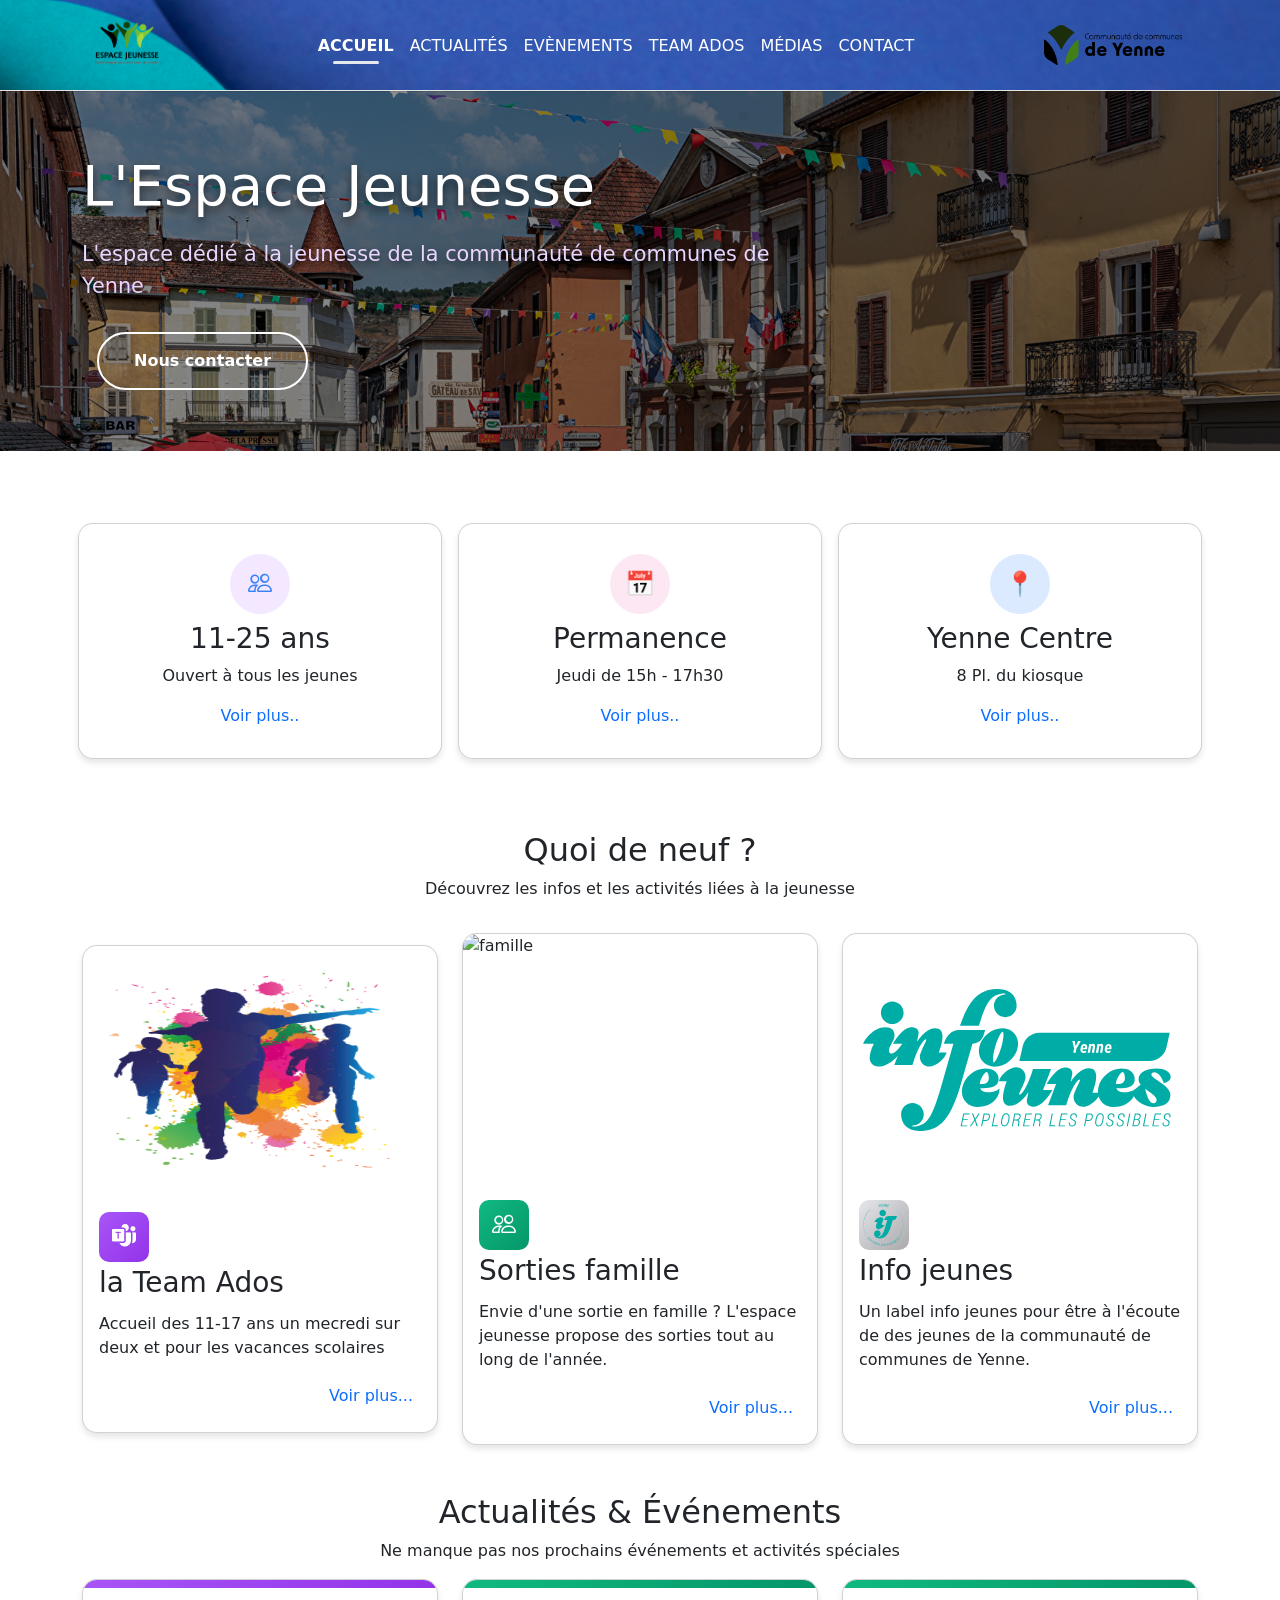
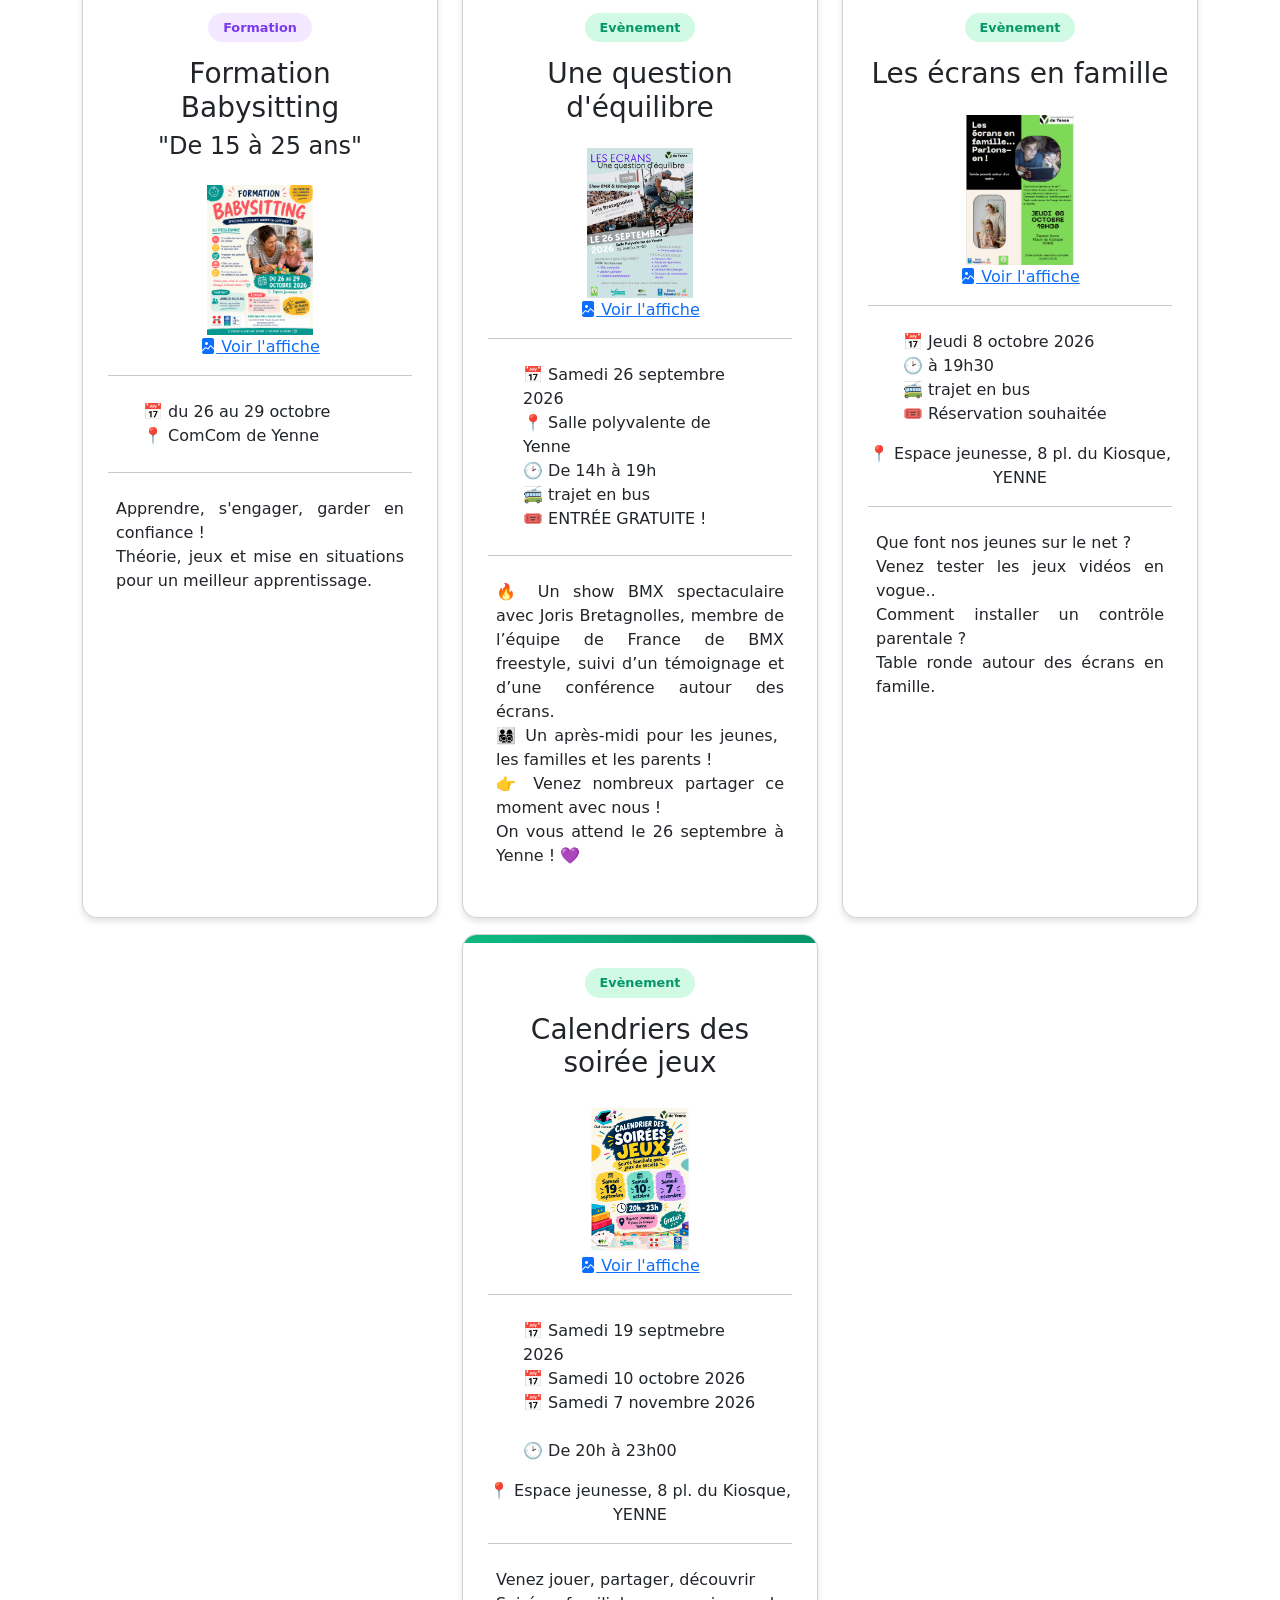
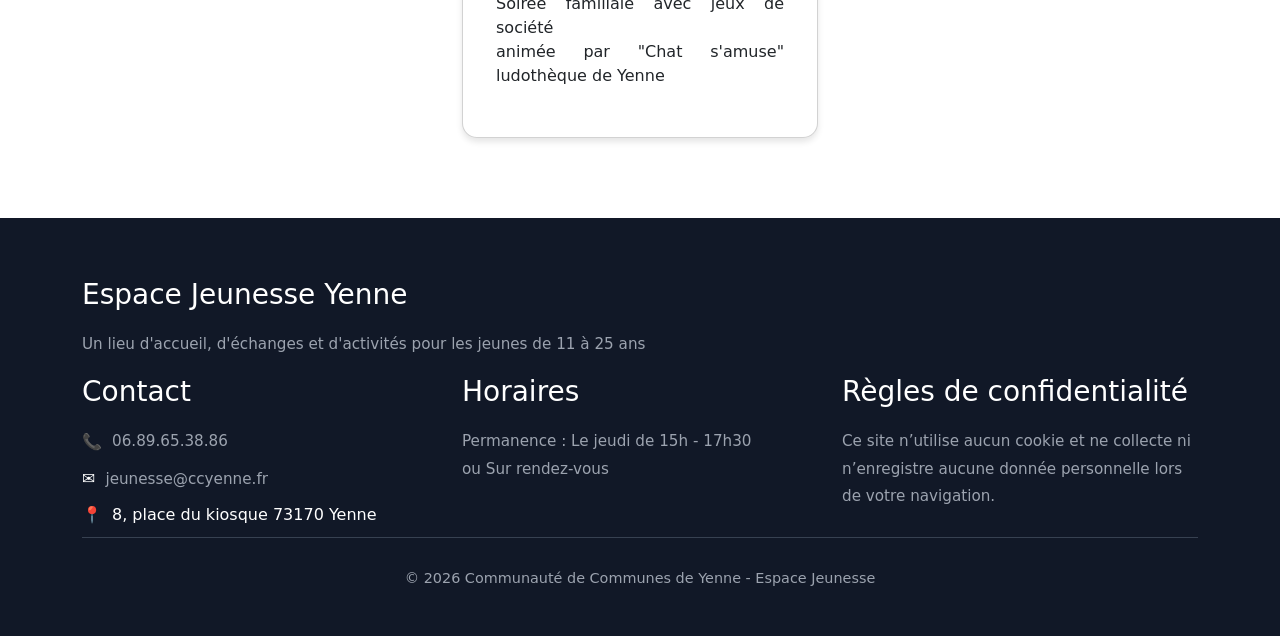
==== index.html @ 52e9392b "Mise à jour des infos 2" ====
<!doctype html>
<html lang="fr">
  <head>
    <meta charset="UTF-8" />
    <meta name="viewport" content="width=device-width, initial-scale=1.0" />

    <link
      rel="icon"
      type="image/x-icon"
      class="rounded"
      href="assets/favicon/favicon-rounded.ico"
    />

    <!-- link bootstrap -->
    <link
      rel="stylesheet"
      href="https://cdn.jsdelivr.net/npm/bootstrap@5.3.3/dist/css/bootstrap.min.css"
    />
    <script
      src="https://cdn.jsdelivr.net/npm/bootstrap@5.3.3/dist/js/bootstrap.bundle.min.js"
      integrity="sha384-YvpcrYf0tY3lHB60NNkmXc5s9fDVZLESaAA55NDzOxhy9GkcIdslK1eN7N6jIeHz"
      crossorigin="anonymous"
    ></script>
    <link
      rel="stylesheet"
      href="https://cdn.jsdelivr.net/npm/bootstrap-icons@1.13.1/font/bootstrap-icons.min.css"
    />

    <!-- link css -->
    <link rel="stylesheet" href="assets/css/style.css" />
    <link rel="stylesheet" href="assets/css/navbar.css" />
    <title>Site jeunesse</title>
  </head>
  <body
    data-bs-spy="scroll"
    data-bs-target="#navbarNav"
    data-bs-offset="100"
    tabindex="0"
  >
    <!-- navBar -->
    <nav class="navbar fixed-top navbar-expand-lg">
      <div class="container">
        <a class="navbar-brand" href="/" class="text-center">
          <img
            src="assets/logos/logo-espace-jeunesse.png"
            alt="logo-espace-jeunesse"
            height="60"
          />
        </a>

        <button
          class="navbar-toggler"
          type="button"
          data-bs-toggle="collapse"
          data-bs-target="#navbarNav"
          aria-controls="navbarNav"
          aria-expanded="false"
          aria-label="Toggle navigation"
        >
          <span class="navbar-toggler-icon"></span>
        </button>
        <div class="collapse navbar-collapse" id="navbarNav">
          <ul class="navbar-nav mx-auto">
            <li class="nav-item">
              <a class="nav-link" aria-current="page" href="#accueil"
                >Accueil</a
              >
            </li>
            <li class="nav-item">
              <a class="nav-link" href="#activites">Actualités</a>
            </li>
            <li class="nav-item">
              <a class="nav-link" href="#actualites">Evènements</a>
            </li>
            <li class="nav-item">
              <a class="nav-link" href="teamados.html">Team ados</a>
            </li>
            <li class="nav-item">
              <a class="nav-link" href="medias.html">Médias</a>
            </li>
            <li class="nav-item">
              <a
                class="nav-link"
                href="#"
                data-bs-toggle="modal"
                data-bs-target="#localModal"
                >Contact</a
              >
            </li>
          </ul>
        </div>
        <a
          class="navbar-brand hidden"
          href="https://ccyenne.fr/"
          target="_blank"
          no_repear
        >
          <img
            src="assets/logos/logo-comcom-yenne.png"
            alt="logo-comcom-yenne"
            height="40"
          />
        </a>
      </div>
    </nav>
    <header></header>

    <!-- Hero Section -->
    <section id="accueil" class="hero">
      <div class="container">
        <div class="hero-content justify-content-center align-items-center">
          <h1 class="mt-3">L'Espace Jeunesse</h1>
          <p>
            L'espace dédié à la jeunesse de la communauté de communes de Yenne
          </p>
          <div class="mb-3">
            <a
              href="#"
              href="#"
              data-bs-toggle="modal"
              data-bs-target="#localModal"
              class="btn btn-secondary"
              >Nous contacter</a
            >
          </div>
        </div>
      </div>
    </section>

    <!-- Quick Info -->
    <section class="quick-info p-5">
      <div class="container mt-3">
        <div class="row align-items-center justify-content-center">
          <div class="col-lg-4 col-md-4 col-12 p-2">
            <div
              class="card info-card align-items-center justify-content-center"
            >
              <div class="icon-circle icon-purple">
                <i class="bi bi-people text-blue"></i>
              </div>
              <div class="text-center mt-2">
                <h3>11-25 ans</h3>
                <p>Ouvert à tous les jeunes</p>
                <a
                  href="#"
                  data-bs-toggle="modal"
                  data-bs-target="#Info-jeunesModal"
                  class="text-decoration-none"
                  >Voir plus..
                </a>
              </div>
            </div>
          </div>

          <div class="col-lg-4 col-md-4 col-12 p-2">
            <div
              class="card info-card align-items-center justify-content-center"
            >
              <div class="icon-circle icon-pink">📅</div>
              <div class="text-center mt-2">
                <h3>Permanence</h3>
                <p>Jeudi de 15h - 17h30</p>
                <a
                  href="#"
                  data-bs-toggle="modal"
                  data-bs-target="#permanenceModal"
                  class="text-decoration-none"
                  >Voir plus..
                </a>
              </div>
            </div>
          </div>

          <div class="col-lg-4 col-md-4 col-12 p-2">
            <div
              class="card info-card align-items-center justify-content-center"
            >
              <div class="icon-circle icon-blue">📍</div>
              <div class="text-center mt-2">
                <h3>Yenne Centre</h3>
                <p>8 Pl. du kiosque</p>
                <a
                  href="#"
                  data-bs-toggle="modal"
                  data-bs-target="#localModal"
                  class="text-decoration-none"
                  >Voir plus..
                </a>
              </div>
            </div>
          </div>
        </div>
      </div>
    </section>

    <!-- actualité -->
    <section id="activites" class="activities">
      <div class="container">
        <div class="section-title text-center py-3">
          <h2>Quoi de neuf ?</h2>
          <p>Découvrez les infos et les activités liées à la jeunesse</p>
        </div>

        <div class="row align-items-center justify-content-center">
          <!--
          <div class="col-xl-4 col-lg-6 col-md-6 col-sm-12 mb-3">
            <div class="card h-100">
              <img
                src="assets/images/image-code.jpg"
                height="250"
                alt="code"
                class="card-img-top"
              />
              <div class="card-body">
                <div class="activity-icon gradient-purple">
                  <i class="bi bi-pc-display"></i>
                </div>
                <h3 class="py-1">Création site web</h3>
                <p>
                  Nouveau site web, développé avec les jeunes du collège Dullin
                </p>
                <div class="text-end mx-2 py-2">
                  <a
                    href="#"
                    data-bs-toggle="modal"
                    data-bs-target="#actualites1Modal"
                    class="text-decoration-none"
                  >
                    Voir plus...
                  </a>
                </div>
              </div>
            </div>
          
          </div>
          -->

          <div class="col-xl-4 col-lg-6 col-md-6 col-sm-12 mb-3">
            <div class="card h-100">
              <img
                src="assets/images/Image-jeunessse.png"
                height="250"
                alt="code"
                class="card-img-top"
              />
              <div class="card-body">
                <div class="activity-icon gradient-purple">
                  <i class="bi bi-microsoft-teams"></i>
                </div>
                <h3 class="py-1">la Team Ados</h3>
                <p>
                  Accueil des 11-17 ans un mecredi sur deux et pour les vacances
                  scolaires
                </p>
                <div class="text-end mx-2 py-2">
                  <a href="teamados.html" class="text-decoration-none">
                    Voir plus...
                  </a>
                </div>
              </div>
            </div>
          </div>

          <!--
         
          <div class="col-xl-4 col-lg-6 col-md-6 col-sm-12 mb-3">
            <div class="card h-100">
              <img
                src="assets/images/chantier-jeunes.png"
                height="250"
                alt="chantier jeunes"
                class="card-img-top"
              />
              <div class="card-body">
                <div class="activity-icon gradient-pink">
                  <i class="bi bi-briefcase"></i>
                </div>
                <h3 class="py-1">Chantiers jeunes</h3>
                <p>
                  Tu as entre 16 et 18 ans et tu veux gagner un peu d'argent en
                  travaillant ?
                </p>
                <div class="text-end mx-2 py-2">
                  <a
                    href="#"
                    data-bs-toggle="modal"
                    data-bs-target="#actualites2Modal"
                    class="text-decoration-none"
                  >
                    Voir plus...
                  </a>
                </div>
              </div>
            </div>
          </div>
          -->

          <div class="col-xl-4 col-lg-6 col-md-6 col-sm-12 mb-3">
            <div class="card h-100">
              <img
                src="assets/images/Image-famille.jpg"
                height="250"
                alt="famille"
                class="card-img-top"
              />
              <div class="card-body">
                <div class="activity-icon gradient-green">
                  <i class="bi bi-people"></i>
                </div>
                <h3 class="py-1">Sorties famille</h3>
                <p>
                  Envie d'une sortie en famille ? L'espace jeunesse propose des
                  sorties tout au long de l'année.
                </p>
                <div class="text-end mx-2 py-2">
                  <a
                    href="#"
                    data-bs-toggle="modal"
                    data-bs-target="#actualites3Modal"
                    class="text-decoration-none"
                  >
                    Voir plus...
                  </a>
                </div>
              </div>
            </div>
          </div>

          <div class="col-xl-4 col-lg-6 col-md-6 col-sm-12 mb-3">
            <div class="card h-100">
              <img
                src="assets/images/IJ_logo.svg"
                height="250"
                alt="famille"
                class="card-img-top"
              />
              <div class="card-body">
                <div class="activity-icon gradient-grey-light">
                  <img
                    src="assets/images/IJ_sigle.svg"
                    height="50"
                    alt="famille"
                    class="card-img-top"
                  />
                </div>
                <h3 class="py-1">Info jeunes</h3>
                <p>
                  Un label info jeunes pour être à l'écoute de des jeunes de la
                  communauté de communes de Yenne.
                </p>
                <div class="text-end mx-2 py-2">
                  <a
                    href="#"
                    data-bs-toggle="modal"
                    data-bs-target="#actualites4Modal"
                    class="text-decoration-none"
                  >
                    Voir plus...
                  </a>
                </div>
              </div>
            </div>
          </div>
        </div>
      </div>
    </section>

    <!-- Evènement -->
    <section id="actualites" class="news">
      <div class="container py-3">
        <div class="section-title mt-3">
          <div class="text-center">
            <h2>Actualités & Événements</h2>
            <p>Ne manque pas nos prochains événements et activités spéciales</p>
          </div>
          <div class="row justify-content-center">
            <!-- Evenement 1-->
            <div class="col-xl-4 col-lg-4 col-md-6 col-sm-12 mb-3">
              <div class="card news-card h-100">
                <div class="news-accent accent-purple"></div>
                <div class="news-content">
                  <span
                    class="news-badge badge-purple"
                    data-bs-toggle="tooltip"
                    data-bs-placement="top"
                    data-bs-custom-class="custom-tooltip"
                    data-bs-title="Pour plus de renseignements, contacter l'espace jeunesse."
                  >
                    Formation
                  </span>
                  <h3>Formation Babysitting</h3>
                  <h4 class="mb-4">"De 15 à 25 ans"</h4>
                  <a
                    href="#"
                    data-bs-toggle="modal"
                    data-bs-target="#evenement1Modal"
                  >
                    <img
                      src="assets/images/Affiche Baby-Sitting.png"
                      alt="Affiche-sortie"
                      style="height: 150px; width: auto"
                    />
                    <br />
                    <i class="bi bi-file-image-fill"></i> Voir l'affiche
                  </a>
                  <br />
                  <hr />
                  <div class="text-start col-center mb-2 p-2">
                    <span>📅 du 26 au 29 octobre</span><br />
                    <span>📍 ComCom de Yenne</span><br />
                    <!-- <span>⏰ De 15 à 25 ans</span> -->
                  </div>
                  <hr />
                  <div class="p-2">
                    <p class="text-justify">
                      Apprendre, s'engager, garder en confiance !
                      <br />
                      Théorie, jeux et mise en situations pour un meilleur
                      apprentissage.
                    </p>
                  </div>
                </div>
              </div>
            </div>
            <!-- Evenement 2-->
            <div class="col-xl-4 col-lg-4 col-md-6 col-sm-12 mb-3">
              <div class="card news-card h-100">
                <div class="news-accent accent-green"></div>
                <div class="news-content">
                  <span
                    class="news-badge badge-green"
                    data-bs-toggle="tooltip"
                    data-bs-placement="top"
                    data-bs-custom-class="custom-tooltip"
                    data-bs-title="Pour plus de renseignements, contacter l'espace jeunesse."
                  >
                    Evènement
                  </span>
                  <h3 class="mb-4">Une question d'équilibre</h3>
                  <a
                    href="#"
                    data-bs-toggle="modal"
                    data-bs-target="#evenement2Modal"
                  >
                    <img
                      src="assets/images/Affiche Une question d'équiibre.png"
                      alt="Affiche-sortie"
                      style="height: 150px; width: auto"
                    />
                    <br />
                    <i class="bi bi-file-image-fill"></i> Voir l'affiche
                  </a>
                  <hr />
                  <div class="text-start col-center mb-2 p-2">
                    <span>📅 Samedi 26 septembre 2026</span><br />
                    <span>📍 Salle polyvalente de Yenne</span><br />
                    <span>🕑 De 14h à 19h</span><br />
                    <span>🚎 trajet en bus</span> <br />
                    <span>🎟️ ENTRÉE GRATUITE !</span>
                  </div>
                  <hr />
                  <div class="p-2">
                    <p class="text-justify">
                      🔥 Un show BMX spectaculaire avec Joris Bretagnolles,
                      membre de l’équipe de France de BMX freestyle, suivi d’un
                      témoignage et d’une conférence autour des écrans. <br />
                      👨‍👩‍👧‍👦 Un après-midi pour les jeunes, les familles et les
                      parents ! <br />
                      👉 Venez nombreux partager ce moment avec nous ! <br />
                      On vous attend le 26 septembre à Yenne ! 💜
                    </p>
                  </div>
                </div>
              </div>
            </div>
            <!-- Evenement 3-->
            <div class="col-xl-4 col-lg-4 col-md-6 col-sm-12 mb-3">
              <div class="card news-card h-100">
                <div class="news-accent accent-green"></div>
                <div class="news-content">
                  <span
                    class="news-badge badge-green"
                    data-bs-toggle="tooltip"
                    data-bs-placement="top"
                    data-bs-custom-class="custom-tooltip"
                    data-bs-title="Pour plus de renseignements, contacter l'espace jeunesse."
                  >
                    Evènement
                  </span>
                  <h3 class="mb-4">Les écrans en famille</h3>
                  <a
                    href="#"
                    data-bs-toggle="modal"
                    data-bs-target="#evenement3Modal"
                  >
                    <img
                      src="assets/images/affiche_ecran_8_octobre_1200px_minimum.png"
                      alt="Affiche-sortie"
                      style="height: 150px; width: auto"
                    />
                    <br />
                    <i class="bi bi-file-image-fill"></i> Voir l'affiche
                  </a>
                  <hr />
                  <div class="text-start col-center mb-2 p-2">
                    <span>📅 Jeudi 8 octobre 2026</span><br />
                    <span>🕑 à 19h30</span><br />
                    <span>🚎 trajet en bus</span> <br />
                    <span>🎟️ Réservation souhaitée</span>
                  </div>

                  <div class="text-center">
                    📍 Espace jeunesse, 8 pl. du Kiosque, YENNE
                  </div>
                  <hr />
                  <div class="p-2">
                    <p class="text-justify">
                      Que font nos jeunes sur le net ? <br />
                      Venez tester les jeux vidéos en vogue.. <br />
                      Comment installer un contröle parentale ? <br />
                      Table ronde autour des écrans en famille.
                    </p>
                  </div>
                </div>
              </div>
            </div>
            <!-- Evenement 4-->
            <div class="col-xl-4 col-lg-4 col-md-6 col-sm-12 mb-3">
              <div class="card news-card h-100">
                <div class="news-accent accent-green"></div>
                <div class="news-content">
                  <span
                    class="news-badge badge-green"
                    data-bs-toggle="tooltip"
                    data-bs-placement="top"
                    data-bs-custom-class="custom-tooltip"
                    data-bs-title="Pour plus de renseignements, contacter l'espace jeunesse."
                  >
                    Evènement
                  </span>
                  <h3 class="mb-4">Calendriers des soirée jeux</h3>
                  <a
                    href="#"
                    data-bs-toggle="modal"
                    data-bs-target="#evenement4Modal"
                  >
                    <img
                      src="assets/images/Affiche - Soirée jeux 2026.png"
                      alt="Affiche-sortie"
                      style="height: 150px; width: auto"
                    />
                    <br />
                    <i class="bi bi-file-image-fill"></i> Voir l'affiche
                  </a>
                  <hr />
                  <div class="text-start col-center mb-2 p-2">
                    <span>📅 Samedi 19 septmebre 2026</span><br />
                    <span>📅 Samedi 10 octobre 2026</span><br />
                    <span>📅 Samedi 7 novembre 2026</span><br />

                    <br />
                    <span>🕑 De 20h à 23h00</span><br />
                  </div>
                  <div class="text-center">
                    📍 Espace jeunesse, 8 pl. du Kiosque, YENNE
                  </div>
                  <hr />
                  <div class="p-2">
                    <p class="text-justify">
                      Venez jouer, partager, découvrir <br />
                      Soirée familiale avec jeux de société <br />
                      animée par "Chat s'amuse" ludothèque de Yenne <br />
                    </p>
                  </div>
                </div>
              </div>
            </div>

            <!--
            <div class="col-xl-3 col-lg-4 col-md-6 col-sm-12 mb-3">
              <div class="card news-card h-100">
                <div class="news-accent accent-green"></div>
                <div class="news-content">
                  <span
                    class="news-badge badge-green"
                    data-bs-toggle="tooltip"
                    data-bs-placement="top"
                    data-bs-custom-class="custom-tooltip"
                    data-bs-title="Pour plus de renseignements, contacter l'espace jeunesse."
                  >
                    Sortie famille
                  </span>
                  <h3 class="mb-2">Dimanche à la mer</h3>
                  <a href="#" data-bs-toggle="modal" data-bs-target="#sortieModal">
                    <i class="bi bi-file-image-fill"></i> Voir l'affiche
                  </a> 
                  <hr />
                  <div class="text-start col-center mb-2 p-2">
                    <span>📅 28 juin 2026</span><br />
                    <span>📍 RDV Espace jeunesse</span><br />
                    <span>⏰ Départ à col-lg-6</span><br />
                    <span>🚎 trajet en bus</span> <br />
                    <span>🏟️ Le Grau Du Roi</span>
                  </div>
                  <hr />
                  <div class="p-2">
                    <p class="text-justify">
                      Une envie de voir et de baignade dans la méditéranée ? 
                      Cette sortie est pour vous... <br>
                      Vous avez uniquement à prévoir vos repas.
                    </p>
                  </div>
                </div>
              </div>
            </div>
            <!--
            <div class="col-xl-3 col-lg-4 col-md-6 col-sm-12 mb-3">
              <div class="card news-card h-100">
                <div class="news-accent accent-pink"></div>
                <div class="news-content">
                  <span
                    class="news-badge badge-pink"
                    data-bs-toggle="tooltip"
                    data-bs-placement="top"
                    data-bs-custom-class="custom-tooltip"
                    data-bs-title="Pour plus de renseignements, contacter l'espace jeunesse."
                  >
                    Formation
                  </span>
                  <h3 class="mb-2">Formation BAFA</h3>
                  <a href="#" data-bs-toggle="modal" data-bs-target="#bafaModal">
                    <i class="bi bi-file-image-fill"></i> Voir l'affiche
                  </a> 
                  <hr />
                  <div class="text-start col-center p-2">
                    <span>📅 du 11 au 18 avril 2026</span><br />
                    <span>📍 Champagneux (73)</span><br />
                    <span>🛌 Internat</span>
                  </div>
                  <hr />
                  <div class="p-2">
                    <p class="text-justify">
                      Tu as 16 ans au moins ? <br />
                      Première partie du BAFA formation théorique. Avec une aide
                      financière de la comcom.
                    </p>
                  </div>
                </div>
              </div>
            </div>
            <div class="col-xl-3 col-lg-4 col-md-6 col-sm-12 mb-3">
              <div class="card news-card h-100">
                <div class="news-accent accent-blue"></div>
                <div class="news-content">
                  <span
                    class="news-badge badge-pink"
                    data-bs-toggle="tooltip"
                    data-bs-placement="top"
                    data-bs-custom-class="custom-tooltip"
                    data-bs-title="Pour plus de renseignements, contacter l'espace jeunesse."
                  >
                    Emploi
                  </span>
                  <h3 class="mb-2">En avant l'emploi</h3>
                  <a href="#" data-bs-toggle="modal" data-bs-target="#emploiModal">
                    <i class="bi bi-file-image-fill"></i> Voir l'affiche
                  </a> 
                  <hr />
                  <div class="text-start col-center mb-2 p-2">
                    <span>📅 le 22 avril 2026</span><br />
                    <span>📍 St-Genix-Les-Villages(73)</span><br />
                    <span>🏠 Salle Jean Bouchard</span>
                  </div>
                  <hr />
                  <div class="p-2">
                    <p class="text-justify">
                      Tu es à la recheche d'un emploi ? <br />
                      Plus de 30 entreprises seront présentes. Possibilité de
                      travailler ton cv à l'espace jeunesse sur rdv.
                    </p>
                  </div>
                </div>
              </div>
            </div>
            -->
          </div>
        </div>
      </div>
    </section>

    <!-- Footer -->
    <footer class="mt-5">
      <div class="container">
        <div class="footer-grid">
          <div class="footer-section">
            <h3>Espace Jeunesse Yenne</h3>
            <p>
              Un lieu d'accueil, d'échanges et d'activités pour les jeunes de 11
              à 25 ans
            </p>
          </div>

          <div class="footer-section">
            <div class="row">
              <div class="col-lg-4 col-md-6 col-sm-12">
                <h3>Contact</h3>
                <div class="footer-info">
                  <span>📞</span>
                  <span>
                    <a href="tel:0689653886"> 06.89.65.38.86 </a>
                  </span>
                </div>
                <div class="footer-info">
                  <span>✉️</span>
                  <span>
                    <a href="mailto:jeunesse@ccyenne.fr">
                      jeunesse@ccyenne.fr
                    </a>
                  </span>
                </div>
                <div class="footer-info">
                  <span>📍</span>
                  <span>8, place du kiosque 73170 Yenne</span>
                </div>
              </div>
              <div class="col-lg-4 col-md-6 col-sm-12">
                <div class="footer-section">
                  <h3>Horaires</h3>
                  <p>
                    Permanence : Le jeudi de 15h - 17h30 <br />ou Sur
                    rendez-vous
                  </p>
                </div>
              </div>
              <div class="col-lg-4 col-md-6 col-sm-12">
                <div class="footer-section">
                  <h3>Règles de confidentialité</h3>
                  <p>
                    Ce site n’utilise aucun cookie et ne collecte ni
                    n’enregistre aucune donnée personnelle lors de votre
                    navigation.
                  </p>
                </div>
              </div>
            </div>
          </div>
        </div>
        <div class="footer-bottom">
          <p>&copy; 2026 Communauté de Communes de Yenne - Espace Jeunesse</p>
        </div>
      </div>
    </footer>

    <!----------------  Modal Quick Info  --------------->

    <!-- Modal Info-jeunes-->
    <div
      class="modal fade"
      id="Info-jeunesModal"
      tabindex="-1"
      aria-labelledby="InfoJeunesModalLabel"
      aria-hidden="true"
    >
      <div class="modal-dialog modal-dialog-centered modal-lg">
        <div class="modal-content bg-white p-2">
          <div class="modal-header bg-purple">
            <h1 class="modal-title fs-5" id="InfoJeunesModalLabel">
              <i class="bi bi-people text-white"></i> Ouvert à tous les jeunes
            </h1>
          </div>
          <div class="modal-body p-3">
            <ul class="list-group py-3">
              <li class="list-group-item">
                <i class="bi bi-file-earmark-text text-purple"></i>
                Monter des projets de sorties, d’activités, de vacances...
              </li>
              <li class="list-group-item">
                <i class="bi bi-question-circle text-purple"></i> Répondre à vos
                questions d’orientation, de prévention, d’insertion...
              </li>
              <li class="list-group-item">
                <i class="bi bi-person-raised-hand text-purple"> </i>Participer
                à des chantiers jeunes pour financer vos projets...
              </li>
              <li class="list-group-item">
                <i class="bi bi-mortarboard text-purple"> </i>Se former, BAFA,
                Baby-sitting, prevention, etc..
              </li>
            </ul>
          </div>
          <div class="modal-footer bg-purple">
            <button
              type="button"
              class="btn-small btn-jeunesse"
              data-bs-dismiss="modal"
            >
              Fermer
            </button>
          </div>
        </div>
      </div>
    </div>

    <!-- Modal permanence-->
    <div
      class="modal fade"
      id="permanenceModal"
      tabindex="-1"
      aria-labelledby="permanenceModalLabel"
      aria-hidden="true"
    >
      <div class="modal-dialog modal-dialog-centered modal-lg">
        <div class="modal-content bg-white p-2">
          <div class="modal-header bg-pink">
            <h1 class="modal-title fs-5" id="permanenceModalLabel">
              📅 Permanences et rendez-vous
            </h1>
          </div>
          <div class="modal-body">
            <div class="text-center">
              <p>L'espace jeunesse est ouvert et vous accueil tous les</p>
              <h2>jeudis de 15h à 17h30</h2>
              <p>___________ OU____________</p>
              <h2>Sur rendez-vous</h2>
              <p>
                Prise de rendez-vous <br />
                <a href="tel:0689653886"
                  ><i class="bi bi-telephone-fill"></i> 06.89.65.38.86</a
                ><br />
                <a href="mailto:jeunesse@ccyenne.fr"
                  ><i class="bi bi-envelope-arrow-up-fill"></i>
                  jeunesse@ccyenne.fr</a
                >
              </p>
            </div>
          </div>
          <div class="modal-footer bg-pink">
            <button
              type="button"
              class="btn-small btn-jeunesse"
              data-bs-dismiss="modal"
            >
              Fermer
            </button>
          </div>
        </div>
      </div>
    </div>

    <!-- Modal localisation-->
    <div
      class="modal fade"
      id="localModal"
      tabindex="-1"
      aria-labelledby="localModalLabel"
      aria-hidden="true"
    >
      <div class="modal-dialog modal-dialog-centered modal-xl">
        <div class="modal-content bg-white p-2">
          <div class="modal-header bg-blue d-flex align-items-center">
            <div class="row w-100">
              <div class="col-lg-6 col-md-6 col-sm-12 text-start">
                <p
                  class="address"
                  class="modal-title fs-5"
                  id="localeModalLabel"
                >
                  📍 8 Pl. du kiosque <br />
                  <span class="mx-4">73210 Yenne</span>
                </p>
              </div>

              <div class="col-lg-6 col-md-6 col-sm-12 text-end">
                <div class="text-white-modal-local">
                  <a href="tel:0689653886">
                    <i class="bi bi-telephone-fill"></i> 06.89.65.38.86
                  </a>
                </div>

                <div class="text-white-modal-local">
                  <a href="mailto:jeunesse@ccyenne.fr">
                    <i class="bi bi-envelope-arrow-up-fill"></i>
                    jeunesse@ccyenne.fr
                  </a>
                </div>
              </div>
            </div>
          </div>
          <div class="modal-body">
            <div class="map-container">
              <iframe
                src="https://www.google.com/maps/embed?pb=!1m18!1m12!1m3!1d2786.434051000952!2d5.754412375773543!3d45.702328517519604!2m3!1f0!2f0!3f0!3m2!1i1024!2i768!4f13.1!3m3!1m2!1s0x478b0db8817c2691%3A0x22d137d47124b8c6!2s8%20Pl.%20du%20Kiosque%2C%2073170%20Yenne!5e0!3m2!1sfr!2sfr!4v1772804956168!5m2!1sfr!2sfr"
                style="border: 0"
                allowfullscreen=""
                loading="lazy"
                referrerpolicy="no-referrer-when-downgrade"
              ></iframe>
            </div>
          </div>
          <div class="modal-footer bg-blue">
            <button
              type="button"
              class="btn-small btn-jeunesse"
              data-bs-dismiss="modal"
            >
              Fermer
            </button>
          </div>
        </div>
      </div>
    </div>

    <!----------------  Modal actualité  --------------->

    <!-- Modal actualites 1 -->
    <div
      class="modal fade"
      id="actualites1Modal"
      tabindex="-1"
      aria-labelledby="actualites1ModalLabel"
      aria-hidden="true"
    >
      <div class="modal-dialog modal-dialog-centered modal-lg">
        <div class="modal-content">
          <div class="modal-header">
            <h1 class="modal-title fs-5" id="actualites1ModalLabel">
              <span class="activity-icon gradient-purple">
                <i class="bi bi-pc-display"></i>
              </span>
              <span> Création site web </span>
            </h1>
          </div>
          <div class="modal-body">
            <div class="p-3">
              Ce site web a été créé avec quelques jeunes du collège Charles
              Dullin. <br />
              Le lundi, lors des temps méridiens, l'équipe de l'espace jeunesse
              a sollicité des collègiens afin d'apprendre ou de perfectionner le
              langage
              <a
                href="https://fr.wikipedia.org/wiki/Hypertext_Markup_Language"
                target="_blank"
                >HTML</a
              >*. <br /><br />

              Ce site web permet à la jeunesse d'optenir des informations sur
              les actions et les manifestations sur les comununes de la comcom.
              <br /><br />
              La prochaine évolution de cet atelier, est d'accompagner le jeune
              à créer son propre site.
              <br /><br />
              <small>(*)HTML : HyperText Markup Language</small>
              <br /><br />
            </div>

            <div class="modal-footer bg-primary">
              <button
                type="button"
                class="btn-small btn-jeunesse"
                data-bs-dismiss="modal"
              >
                Fermer
              </button>
            </div>
          </div>
        </div>
      </div>
    </div>

    <!-- Modal actualites 2 -->
    <div
      class="modal fade"
      id="actualites2Modal"
      tabindex="-1"
      aria-labelledby="actualites2ModalLabel"
      aria-hidden="true"
    >
      <div class="modal-dialog modal-dialog-centered modal-lg">
        <div class="modal-content">
          <div class="modal-header">
            <h1 class="modal-title fs-5" id="actualites2ModalLabel">
              <span class="activity-icon gradient-pink">
                <i class="bi bi-briefcase"></i>
              </span>
              <span> Chantiers jeunes </span>
            </h1>
          </div>
          <div class="modal-body">
            <div class="p-3">
              Les chantiers jeunes se déroulent pendant les vacances d'avril et
              les vacances d'été.
              <br />
              Les mairies de la communauté de communes nous sollicitent pour
              mettre en place ces chantiers afin de permettre à quelques jeunes
              du secteur de gagner un peu d'argent tout en effectuant un travail
              pour leur territoire.
              <br />
              <br />
              <div class="text-center">
                Pour participer à ces chantiers, il faut renvoyer <br />
                <strong>un CV et une lettre de motivation</strong> <br />
                à l'espace jeunesse. <br /><br />

                <div class="align-col">
                  <ul class="list-group shadow">
                    <li class="list-group-item">
                      <i class="bi bi-pencil-square"></i> Contrat de 20 h dans
                      la semaine
                    </li>
                    <li class="list-group-item">
                      <i class="bi bi-calendar-check"></i> 4 jours
                    </li>
                    <li class="list-group-item">
                      <i class="bi bi-cash-stack"></i> Salaire au SMIC
                    </li>
                  </ul>
                </div>

                <br />
                Réserve ta place !!
                <br /><br />

                <div class="text-white-modal-chantier">
                  <a href="tel:0689653886">
                    <i class="bi bi-telephone-fill"></i> 06.89.65.38.86
                  </a>
                </div>

                <div class="text-white-modal-chantier">
                  <a href="mailto:jeunesse@ccyenne.fr">
                    <i class="bi bi-envelope-arrow-up-fill"></i>
                    jeunesse@ccyenne.fr
                  </a>
                </div>

                <br />
                <p>
                  <strong>
                    Participation obligatoire à une soirée de prévention en
                    amont
                  </strong>
                </p>
              </div>
            </div>

            <div class="modal-footer gradient-pink">
              <button
                type="button"
                class="btn-small btn-jeunesse"
                data-bs-dismiss="modal"
              >
                Fermer
              </button>
            </div>
          </div>
        </div>
      </div>
    </div>

    <!-- Modal actualites 3 -->
    <div
      class="modal fade"
      id="actualites3Modal"
      tabindex="-1"
      aria-labelledby="actualites3ModalLabel"
      aria-hidden="true"
    >
      <div class="modal-dialog modal-dialog-centered modal-lg">
        <div class="modal-content">
          <div class="modal-header">
            <h1 class="modal-title fs-5" id="actualites3ModalLabel">
              <span class="activity-icon gradient-green">
                <i class="bi bi-people"></i>
              </span>
              <span> Sorties famille </span>
            </h1>
          </div>
          <div class="modal-body">
            <div class="p-3">
              <p>
                Envie d'une sortie en famille ? L'espace jeunesse propose des
                sorties tout au long de l'année. <br />
                Les tarifs des sorties sont adaptés selon le quotient familial
                CAF de la famille.
                <br /><br />
                N'hésitez pas à nous contacter pour plus de renseignements !
              </p>

              <div class="text-white-modal-chantier">
                <a href="tel:0689653886">
                  <i class="bi bi-telephone-fill"></i> 06.89.65.38.86
                </a>
              </div>

              <div class="text-white-modal-chantier">
                <a href="mailto:jeunesse@ccyenne.fr">
                  <i class="bi bi-envelope-arrow-up-fill"></i>
                  jeunesse@ccyenne.fr
                </a>
              </div>

              <br />
            </div>

            <div class="modal-footer gradient-green">
              <button
                type="button"
                class="btn-small btn-jeunesse"
                data-bs-dismiss="modal"
              >
                Fermer
              </button>
            </div>
          </div>
        </div>
      </div>
    </div>

    <!-- Modal actualites 4 -->
    <div
      class="modal fade"
      id="actualites4Modal"
      tabindex="-1"
      aria-labelledby="actualites4ModalLabel"
      aria-hidden="true"
    >
      <div class="modal-dialog modal-dialog-centered modal-lg">
        <div class="modal-content">
          <div class="modal-header">
            <h1 class="modal-title fs-5" id="actualites4ModalLabel">
              <span class="activity-icon gradient-grey-light">
                <img
                  src="assets/images/IJ_sigle.svg"
                  height="50"
                  alt="famille"
                  class="card-img-top"
                />
              </span>
              <span> Info jeunes </span>
            </h1>
          </div>
          <div class="modal-body">
            <div class="row d-flex align-items-center justify-content-center">
              <div class="col-lg-6 p-3">
                <p>L'espace jeunesse est ouvert et vous accueille tous les</p>
                <h2>jeudis de 15h à 17h30</h2>
                <br />
                <p>Pour qui ? Pour les jeunes entre 11 et 25 ans</p>
                <p>
                  Pourquoi ? Logement, santé, orientation, emploi, mobilité,
                  accès aux droits… Il y a autant de sujets que de jeunes !
                </p>
                <p>Gratuit et anonyme</p>
                <p>
                  N'hésitez pas à nous contacter pour plus de renseignements !
                </p>

                <div class="text-white-modal-chantier">
                  <a href="tel:0689653886">
                    <i class="bi bi-telephone-fill"></i>
                    06.89.65.38.86
                  </a>
                </div>

                <div class="text-white-modal-chantier mb-3">
                  <a href="mailto:jeunesse@ccyenne.fr">
                    <i class="bi bi-envelope-arrow-up-fill"></i>
                    jeunesse@ccyenne.fr
                  </a>
                </div>
              </div>
              <div class="col-lg-6 text-center mb-3">
                <div>
                  <img
                    src="assets/images/IJ_sigle.svg"
                    height="250"
                    alt="famille"
                    class="card-img-top"
                  />
                </div>
                <div
                  class="card mt-3 p-2 shadow rounded-pill card-emergency bg-pink"
                >
                  <div class="p-2 rounded-pill card-emergency-text">
                    <a
                      href="https://info-jeunes.fr/les-numeros-durgence-et-lignes-decoute/"
                      target="_blank"
                      class="text-decoration-none"
                    >
                      Les numéros d’urgence <br />
                      <img
                        src="assets/images/phone-100.png"
                        alt="listen"
                        height="40"
                      />
                      -- Voir --
                      <img
                        src="assets/images/ecoute--100.png"
                        alt="listen"
                        height="40"
                      />
                      <br />
                      et lignes d’écoute
                    </a>
                  </div>
                </div>
              </div>
              <br />

              <div class="modal-footer gradient-green">
                <button
                  type="button"
                  class="btn-small btn-jeunesse"
                  data-bs-dismiss="modal"
                >
                  Fermer
                </button>
              </div>
            </div>
          </div>
        </div>
      </div>
    </div>

    <!----------------  Modal évènements  --------------->

    <!-- Modal évènement 1 -->
    <div
      class="modal fade"
      id="evenement1Modal"
      tabindex="-1"
      aria-labelledby="evenement1ModalLabel"
      aria-hidden="true"
    >
      <div class="modal-dialog">
        <div class="modal-content">
          <div class="modal-body">
            <img
              src="assets/images/Affiche Baby-Sitting.png"
              alt="Affiche-à-thème"
              class="img-fluid"
            />
          </div>
        </div>
      </div>
    </div>

    <!-- Modal évènement 2 -->
    <div
      class="modal fade"
      id="evenement2Modal"
      tabindex="-1"
      aria-labelledby="evenement2ModalLabel"
      aria-hidden="true"
    >
      <div class="modal-dialog">
        <div class="modal-content">
          <div class="modal-body">
            <img
              src="assets/images/Affiche Une question d'équiibre.png"
              alt="Affiche-sortie"
              class="img-fluid"
            />
          </div>
        </div>
      </div>
    </div>

    <!-- Modal évènement 3 -->
    <div
      class="modal fade"
      id="evenement3Modal"
      tabindex="-1"
      aria-labelledby="evenement3ModalLabel"
      aria-hidden="true"
    >
      <div class="modal-dialog">
        <div class="modal-content">
          <div class="modal-body">
            <img
              src="assets/images/affiche_ecran_8_octobre_1200px_minimum.png"
              alt="Affiche-évènement"
              class="img-fluid"
            />
          </div>
        </div>
      </div>
    </div>

    <!-- Modal évènement 4 -->
    <div
      class="modal fade"
      id="evenement4Modal"
      tabindex="-1"
      aria-labelledby="evenement4ModalLabel"
      aria-hidden="true"
    >
      <div class="modal-dialog">
        <div class="modal-content">
          <div class="modal-body">
            <img
              src="assets/images/Affiche - Soirée jeux 2026.png"
              alt="Affiche-sortie"
              class="img-fluid"
            />
          </div>
        </div>
      </div>
    </div>
  </body>
  <script>
    document.addEventListener("DOMContentLoaded", function () {
      const tooltipTriggerList = document.querySelectorAll(
        '[data-bs-toggle="tooltip"]',
      );
      [...tooltipTriggerList].forEach((el) => {
        new bootstrap.Tooltip(el, {
          container: "body",
        });
      });
    });
  </script>
</html>
---- assets/css/style.css ----
* {
  margin: 0;
  padding: 0;
  box-sizing: border-box;
}

.caveat-brush-regular {
  font-family: "Caveat Brush", cursive;
  font-weight: 400;
  font-style: normal;
}

.col-center {
  margin-left: auto;
  margin-right: auto;
  width: 250px;
}

.center {
  margin-left: auto;
  margin-right: auto;
}

.text-justify {
  text-align: justify;
}

/* Header */
header {
  background: white;
  height: 91px;
}

.header-content {
  display: flex;
  justify-content: space-between;
  align-items: center;
}

.header-title h1 {
  font-size: 1.8rem;
  margin-bottom: 5px;
}

.header-title p {
  font-size: 0.9rem;
}

.hero h1,
.hero p {
  text-shadow: 0 4px 10px rgba(0, 0, 0, 0.6);
}

/* Hero Section */
.hero {
  position: relative;
  min-height: 40vh;
  display: flex;
  align-items: center;
  justify-content: center;
  color: white;
  overflow: hidden;
}

.hero::before {
  content: "";
  position: absolute;
  inset: 0;

  background:
    linear-gradient(135deg, rgba(0, 0, 0, 0.4), rgba(0, 0, 0, 0.6)),
    url("../../assets/images/photo-Yenne.jpg");

  background-size: cover;
  background-position: center;
  background-repeat: no-repeat;

  animation: heroZoom 12s ease-in-out infinite alternate;

  z-index: -1;
}

@keyframes heroZoom {
  from {
    transform: scale(1);
  }

  to {
    transform: scale(1.1);
  }
}

.hero-content {
  max-width: 700px;
}

.hero h1 {
  font-size: 3.5rem;
  margin-bottom: 20px;
}

.hero p {
  font-size: 1.3rem;
  margin-bottom: 30px;
  color: #e9d5ff;
}

.btn {
  display: inline-block;
  padding: 15px 35px;
  border-radius: 50px;
  text-decoration: none;
  font-weight: 600;
  transition: all 0.3s;
  cursor: pointer;
  border: none;
  font-size: 1rem;
}

.btn-small {
  display: inline-block;
  padding: 3px 35px;
  border-radius: 50px;
  text-decoration: none;
  font-weight: 600;
  transition: all 0.3s;
  cursor: pointer;
  border: none;
  font-size: 1rem;
}

.btn-primary {
  background: white;
  color: #9333ea;
}

.btn-primary:hover {
  background: #f3e8ff;
}

.btn-secondary {
  background: transparent;
  color: white;
  border: 2px solid white;
  margin-left: 15px;
}

.btn-secondary:hover {
  background: rgba(255, 255, 255, 0.1);
}

.btn-jeunesse {
  background: white;
  color: #9333ea;
}

.btn-jeunesse:hover {
  background: #6a1fbb;
  color: white;
}

/* Quick Info Section */
.info-card {
  background: white;
  padding: 30px;
  border-radius: 15px;
  box-shadow: 0 4px 6px rgba(0, 0, 0, 0.1);
  transition: box-shadow 0.3s;
}

.info-card:hover {
  box-shadow: 0 10px 20px rgba(0, 0, 0, 0.15);
}

.icon-circle {
  width: 60px;
  height: 60px;
  border-radius: 50%;
  display: flex;
  align-items: center;
  justify-content: center;
  font-size: 1.5rem;
  flex-shrink: 0;
}

.icon-purple {
  background: #f3e8ff;
  color: #9333ea;
}

.bg-purple {
  background: linear-gradient(#9233ea75, #65369048);
  color: #f3e8ff;
}

.icon-pink {
  background: #fce7f3;
  color: #ec4899;
}

.bg-pink {
  background: linear-gradient(#ec4899, #9e396c);
  color: #fce7f3;
}

.bg-red-light {
  background: linear-gradient(#f0550df0, #e27d2a);
  color: #fce7f3;
}

.icon-blue {
  background: #dbeafe;
  color: #3b82f6;
}

.bg-blue {
  background: linear-gradient(#3b82f6, #355282);
  color: #dbeafe;
}

.text-purple {
  color: #9333ea;
}

.text-pink {
  color: #ec4899;
}

.text-blue {
  color: #3b82f6;
}

.map-container,
iframe {
  width: 100%;
  height: 400px;
}

/* Activities Section */

.align-col {
  margin-right: auto;
  margin-left: auto;
}

.list-group {
  max-width: 500px !important;
  margin-right: auto !important;
  margin-left: auto !important;
}

#activites .card {
  background: white;
  border-radius: 15px;
  box-shadow: 0 4px 6px rgba(0, 0, 0, 0.1);
  overflow: hidden;
  transition: all 0.3s;
}

#activites .card:hover {
  box-shadow: 0 20px 40px rgba(0, 0, 0, 0.2);
  transform: translateY(-5px);
}

#activites .activity-image {
  width: 100%;
  height: 200px;
  object-fit: cover;
}

.activity-icon {
  width: 50px;
  height: 50px;
  border-radius: 10px;
  display: flex;
  align-items: center;
  justify-content: center;
  color: white;
  font-size: 1.5rem;
}

.gradient-purple {
  background: linear-gradient(to bottom right, #a855f7, #9333ea);
}
.gradient-pink {
  background: linear-gradient(to bottom right, #ec4899, #db2777);
}
.gradient-blue {
  background: linear-gradient(to bottom right, #3b82f6, #2563eb);
}
.gradient-green {
  background: linear-gradient(to bottom right, #10b981, #059669);
}
.gradient-orange {
  background: linear-gradient(to bottom right, #f97316, #ea580c);
}
.gradient-indigo {
  background: linear-gradient(to bottom right, #6366f1, #4f46e5);
}
.gradient-grey-light {
  background: linear-gradient(to bottom right, #e5e5eb, #aaaaac);
}

.section-title {
  text-align: center;
}

.card {
  height: 100%;
}

/* News Section */

.news-card {
  background: white;
  border-radius: 15px;
  box-shadow: 0 4px 6px rgba(0, 0, 0, 0.1);
  overflow: hidden;
  transition: box-shadow 0.3s;
}

.news-card:hover {
  box-shadow: 0 15px 35px rgba(0, 0, 0, 0.2);
}

.news-accent {
  height: 8px;
}

.accent-purple {
  background: linear-gradient(to right, #a855f7, #9333ea);
}
.accent-blue {
  background: linear-gradient(to right, #3b82f6, #2563eb);
}
.accent-pink {
  background: linear-gradient(to right, #ec4899, #db2777);
}
.accent-green {
  background: linear-gradient(to right, #10b981, #059669);
}

.news-content {
  padding: 25px;
}

.news-badge {
  display: inline-block;
  padding: 5px 15px;
  border-radius: 20px;
  font-size: 0.8rem;
  margin-bottom: 15px;
  font-weight: 600;
}

.badge-purple {
  background: #f3e8ff;
  color: #7c3aed;
}
.badge-blue {
  background: #dbeafe;
  color: #2563eb;
}
.badge-pink {
  background: #fce7f3;
  color: #db2777;
}
.badge-green {
  background: #d1fae5;
  color: #059669;
}

.news-meta {
  display: flex;
  align-items: center;
  gap: 10px;
  color: #6b7280;
  font-size: 0.9rem;
  margin: 10px 0;
}

/* Footer */
footer {
  background: #111827;
  color: white;
  padding: 60px 0 30px;
}

.footer-section h3 {
  margin-bottom: 20px;
}

.footer-section p,
.footer-section a {
  color: #9ca3af;
  font-size: 0.95rem;
  line-height: 1.8;
  text-decoration: none;
}

.footer-info {
  display: flex;
  align-items: center;
  gap: 10px;
  margin-bottom: 10px;
}

.footer-bottom {
  border-top: 1px solid #374151;
  padding-top: 30px;
  text-align: center;
  color: #9ca3af;
  font-size: 0.9rem;
}

/* Modal All */

.modal-title {
  display: flex;
  align-items: center;
  gap: 8px;
}

/* Modal localisation */

.text-white-modal-local {
  text-align: end;
  width: 100%;
}

.text-white-modal-local a {
  color: white;
  text-decoration: none;
}

.text-white-modal-local a:hover {
  color: rgb(37, 33, 53);
  text-decoration: none;
}

.text-white-modal-chantier a {
  color: purple;
  text-decoration: none;
}

.text-white-modal-chantier a:hover {
  color: rgb(238, 110, 131);
  text-decoration: none;
}

.card-emergency {
  max-width: 250px;
  margin-left: auto;
  margin-right: auto;
}

.card-emergency:hover {
  transform: translateY(-5px);
  background-color: red;
}

.card-emergency-text {
  background-color: white !important;
}

.card-emergency-text a {
  color: red !important;
}

.card-emergency-text a:hover {
  font-weight: 800;
}

.img-prg {
  height: 350px;
  width: auto;
  cursor: pointer;
}

.img-prg:hover {
  transform: translateY(-5px);
  height: 350px;
  width: auto;
}

@media screen and (max-width: 990px) {
  .address,
  .text-white-modal-local {
    text-align: center !important;
    width: 100%;
  }
  h1 {
    font-size: 35px !important;
  }
  .img-prg {
    height: 400px;
    width: auto;
  }
}
---- assets/css/navbar.css ----
* {
  margin: 0;
  padding: 0;
  box-sizing: border-box;
}

.navbar {
  height: 90px;
  background-image: url(../../assets/images/bg_navbar4.png);
  background-size: cover;
  background-repeat: no-repeat;
  box-shadow: 0 2px 0 rgba(0, 0, 0, 0.1);
}

.navbar a {
  color: #fff !important;
  font-family: "Boldonse", system-ui;
  font-weight: 400;
  text-transform: uppercase;
}

.navbar a:hover {
  color: #fff;
  font-weight: 600;
}

@media screen and (max-width: 990px) {
  .navbar-collapse {
    background-image: url(../../assets/images/nav-phone2.png);
    background-size: cover;
    background-repeat: no-repeat;
    color: #f3e8ff;
    padding: 10px;
    border-radius: 0 0 15px 15px;
    text-align: center;
  }
  .hidden {
    display: none !important;
  }
}

.navbar-toggler {
  background-color: white !important;
}

.navbar .nav-link {
  position: relative;
  padding-bottom: 6px;
}

.navbar .nav-link::after {
  content: "";
  position: absolute;
  left: 25%;
  bottom: 0;
  width: 0;
  height: 3px;
  background-color: #e5e8ec;
  transition: width 0.3s ease;
  border-radius: 2px;
}

.navbar .nav-link:hover::after {
  width: 50%;
}

.navbar .nav-link.active::after {
  width: 50%;
}

.navbar .nav-link.active {
  color: #c8d0db;
  font-weight: 700 !important;
}

.navbar-brand {
  display: inline-block;
  transition: transform 0.2s ease;
}

.navbar-brand:hover {
  transform: scale(1.05);
}

@media screen and (max-width: 990px) {
  .navbar a {
    width: 200px;
    margin-left: auto;
    margin-right: auto;
  }
  .logo-comcom {
    display: none;
  }
}
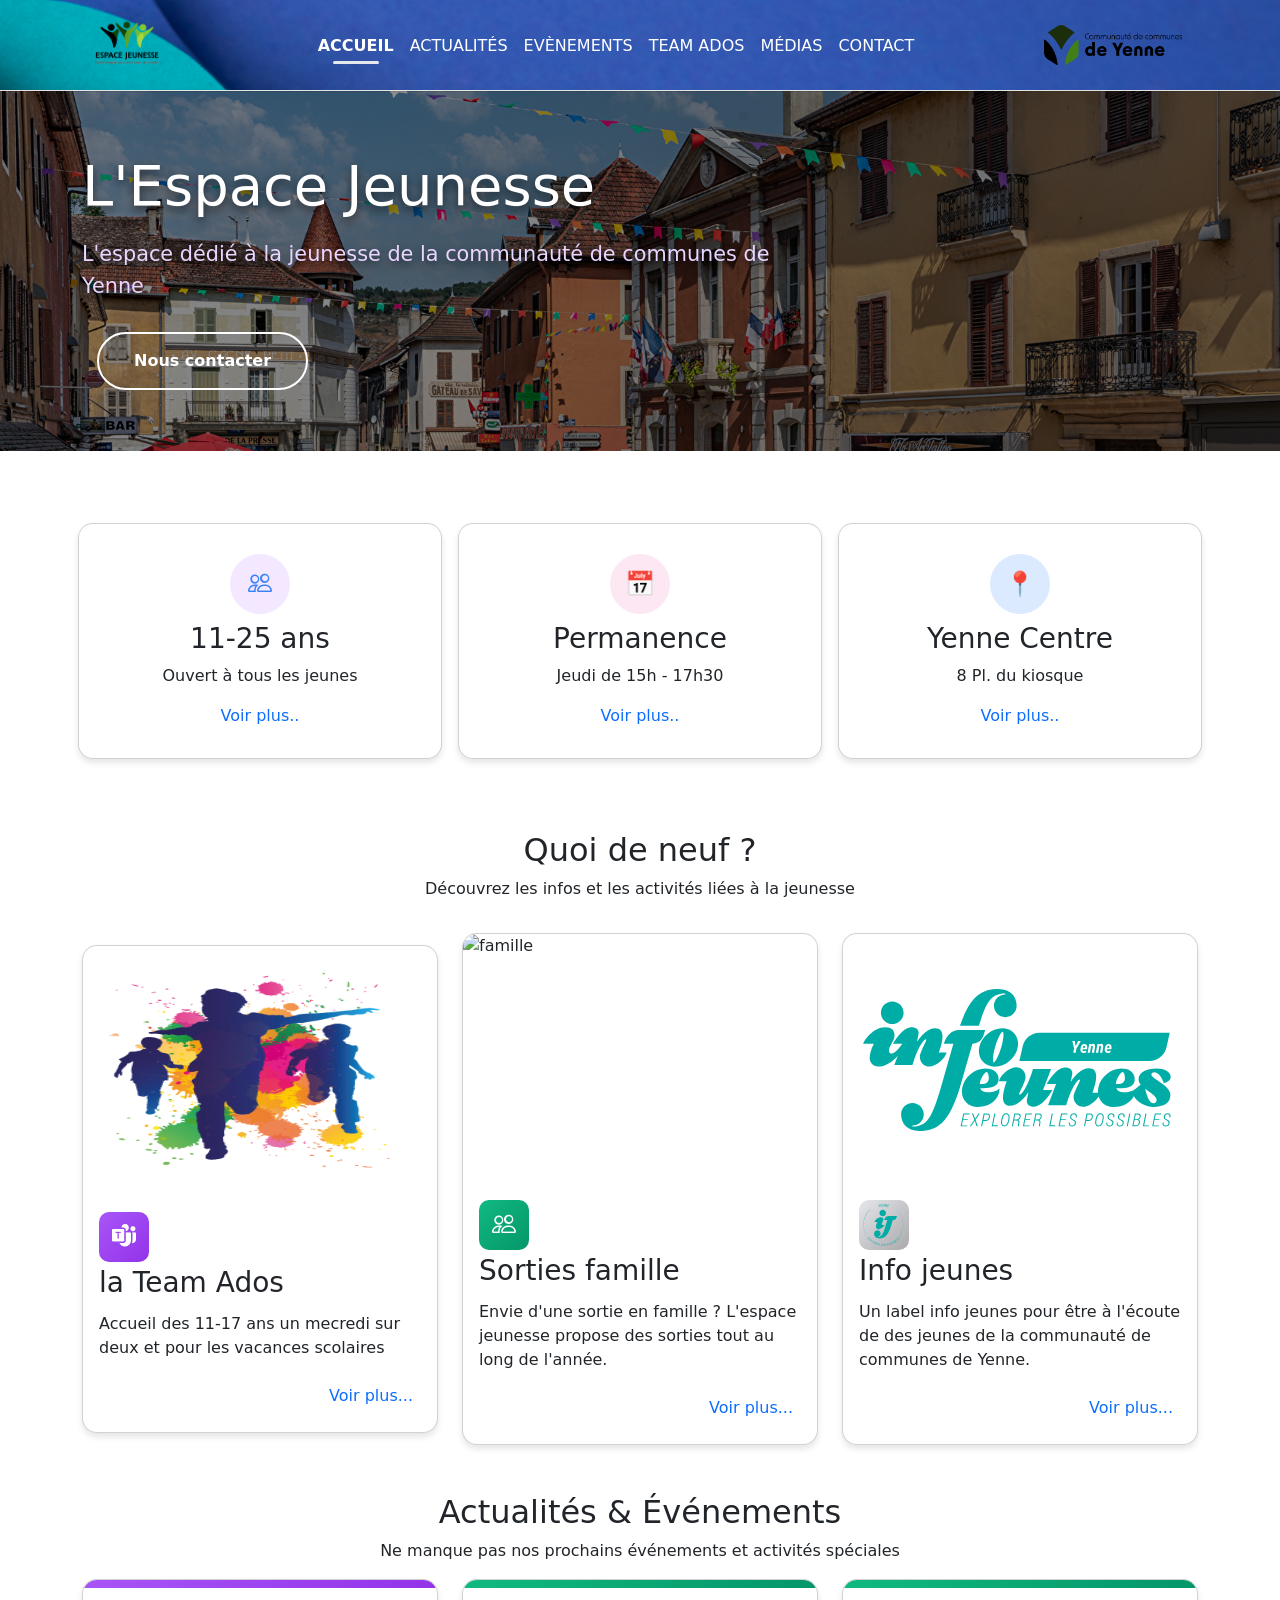
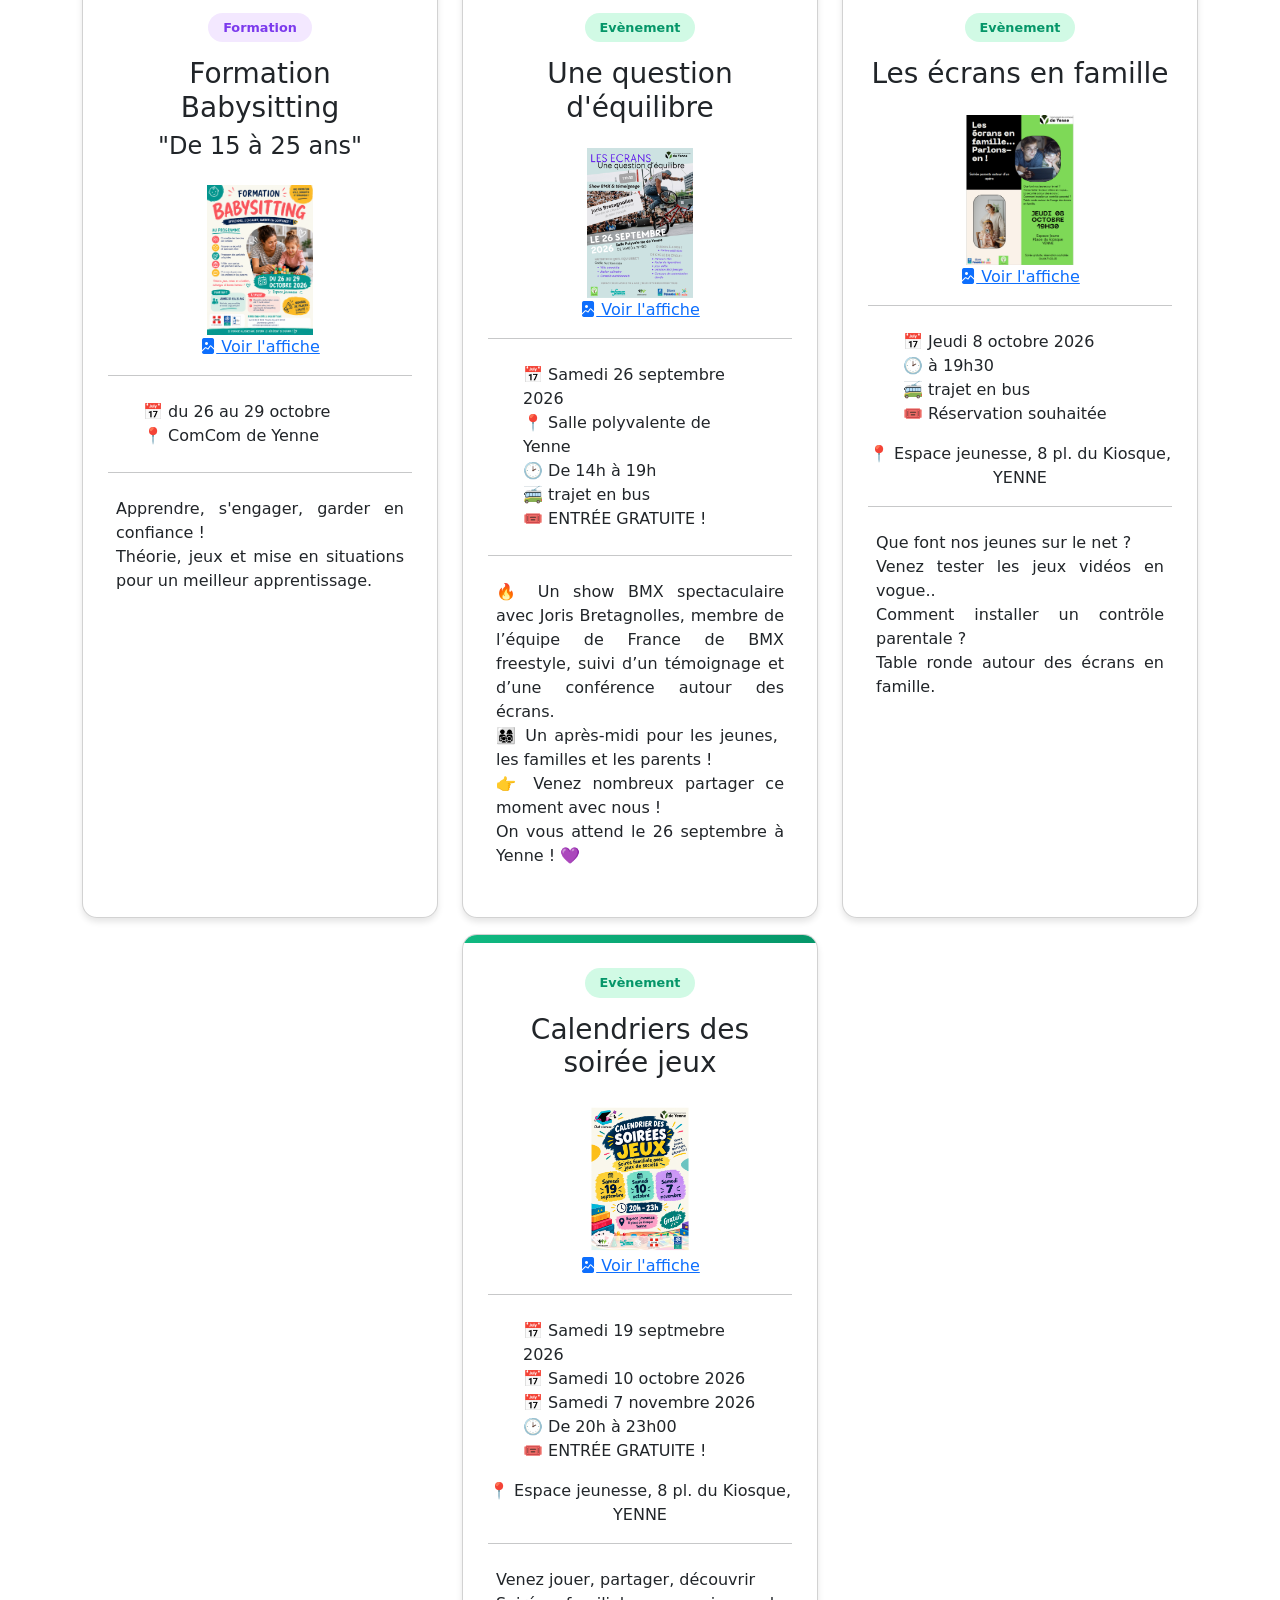
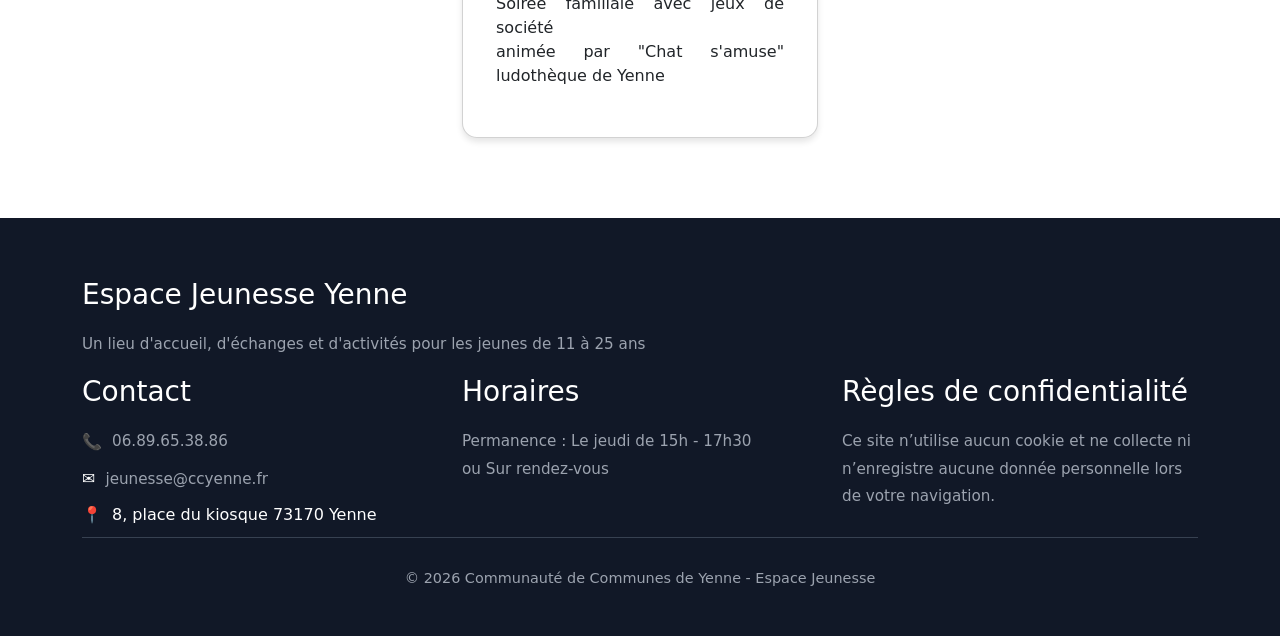
==== commit b9a9ebde: "Mise à jour des infos 3" ====
--- a/index.html
+++ b/index.html
@@ -557,9 +557,8 @@
                     <span>📅 Samedi 19 septmebre 2026</span><br />
                     <span>📅 Samedi 10 octobre 2026</span><br />
                     <span>📅 Samedi 7 novembre 2026</span><br />
-
-                    <br />
                     <span>🕑 De 20h à 23h00</span><br />
+                    <span>🎟️ ENTRÉE GRATUITE !</span>
                   </div>
                   <div class="text-center">
                     📍 Espace jeunesse, 8 pl. du Kiosque, YENNE
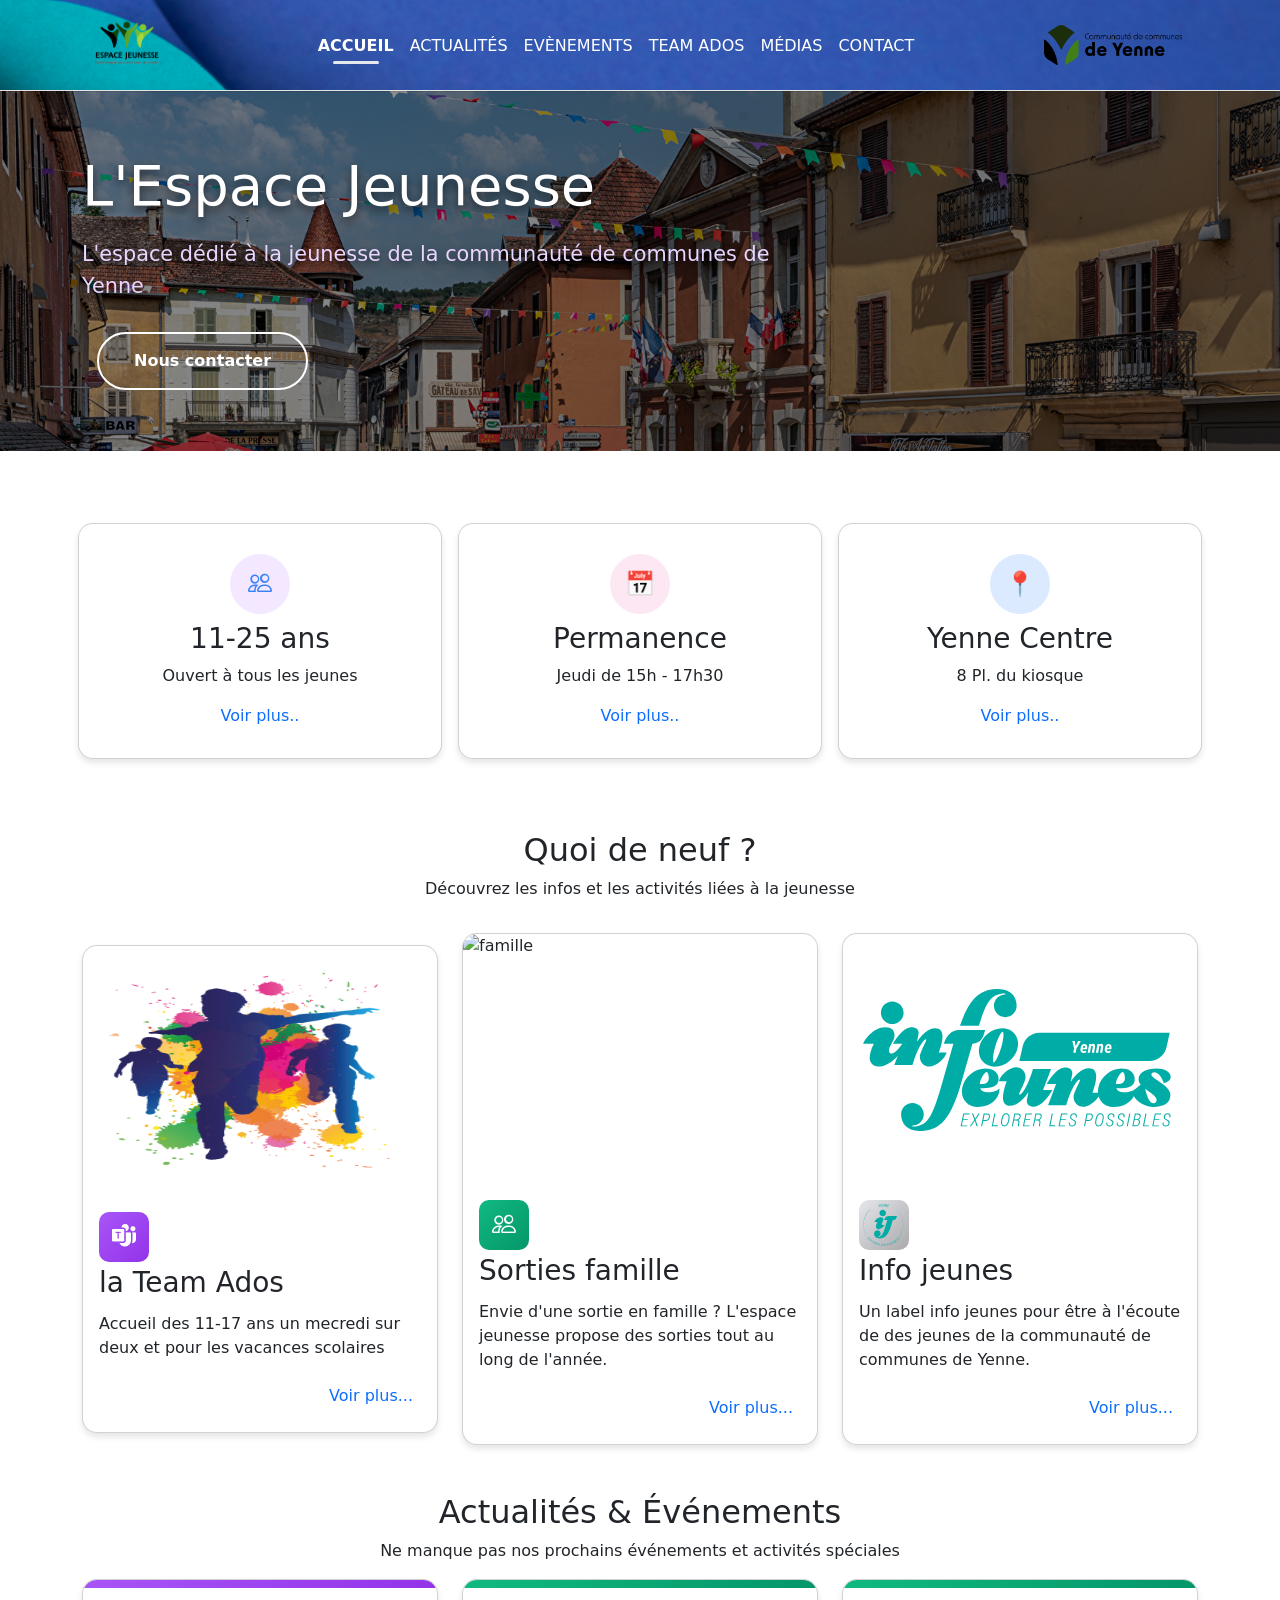
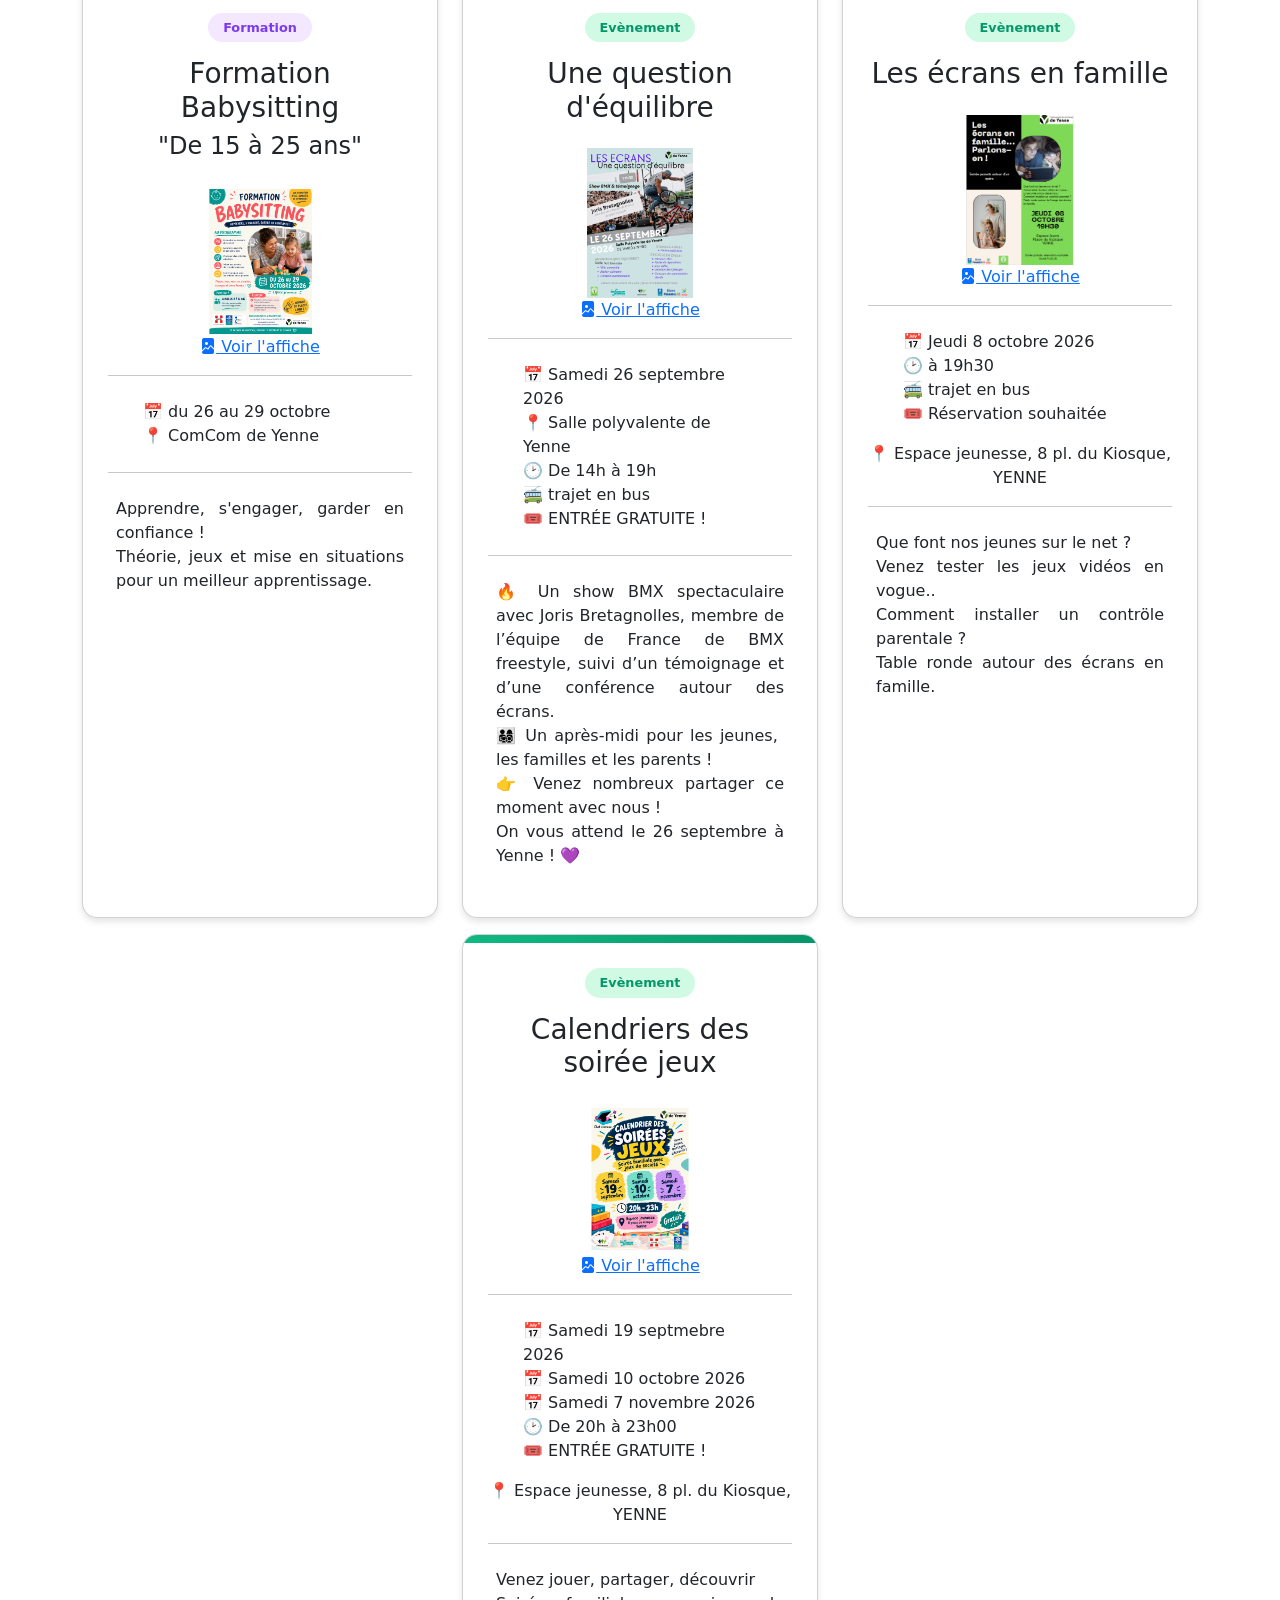
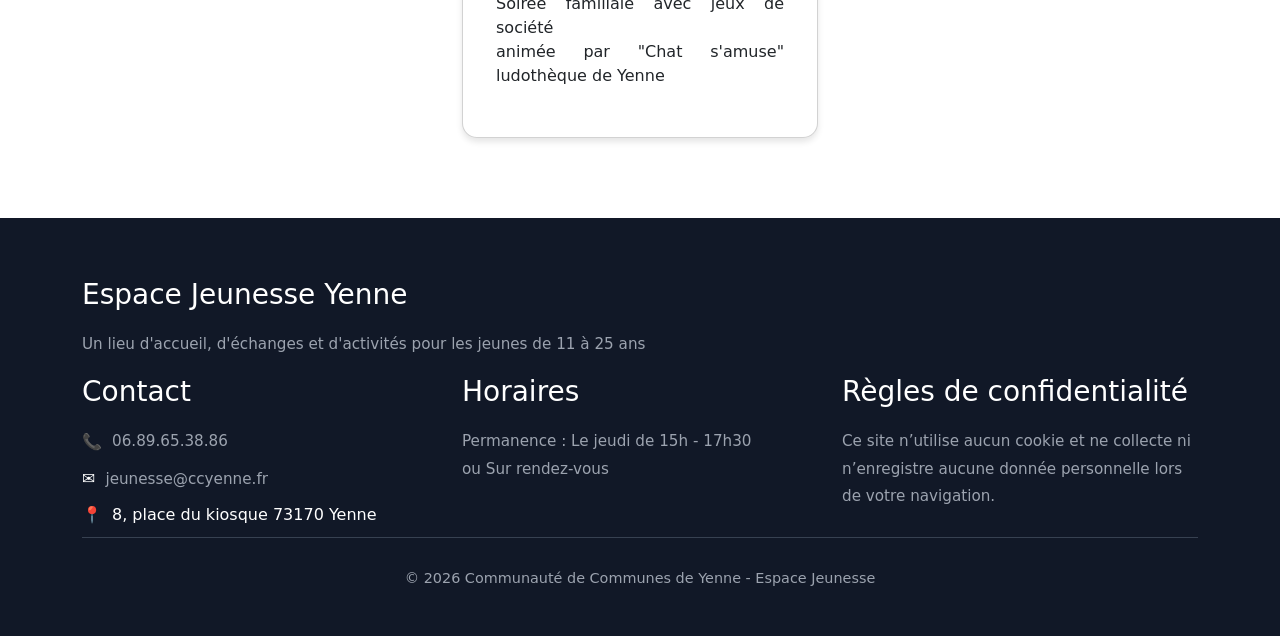
==== commit af753fbe: "Mise à jour des infos 4" ====
--- a/index.html
+++ b/index.html
@@ -396,7 +396,7 @@
                     data-bs-target="#evenement1Modal"
                   >
                     <img
-                      src="assets/images/Affiche Baby-Sitting.png"
+                      src="assets/images/Affiche babysitting 2026.png"
                       alt="Affiche-sortie"
                       style="height: 150px; width: auto"
                     />
@@ -1235,7 +1235,7 @@
         <div class="modal-content">
           <div class="modal-body">
             <img
-              src="assets/images/Affiche Baby-Sitting.png"
+              src="assets/images/Affiche babysitting 2026.png"
               alt="Affiche-à-thème"
               class="img-fluid"
             />
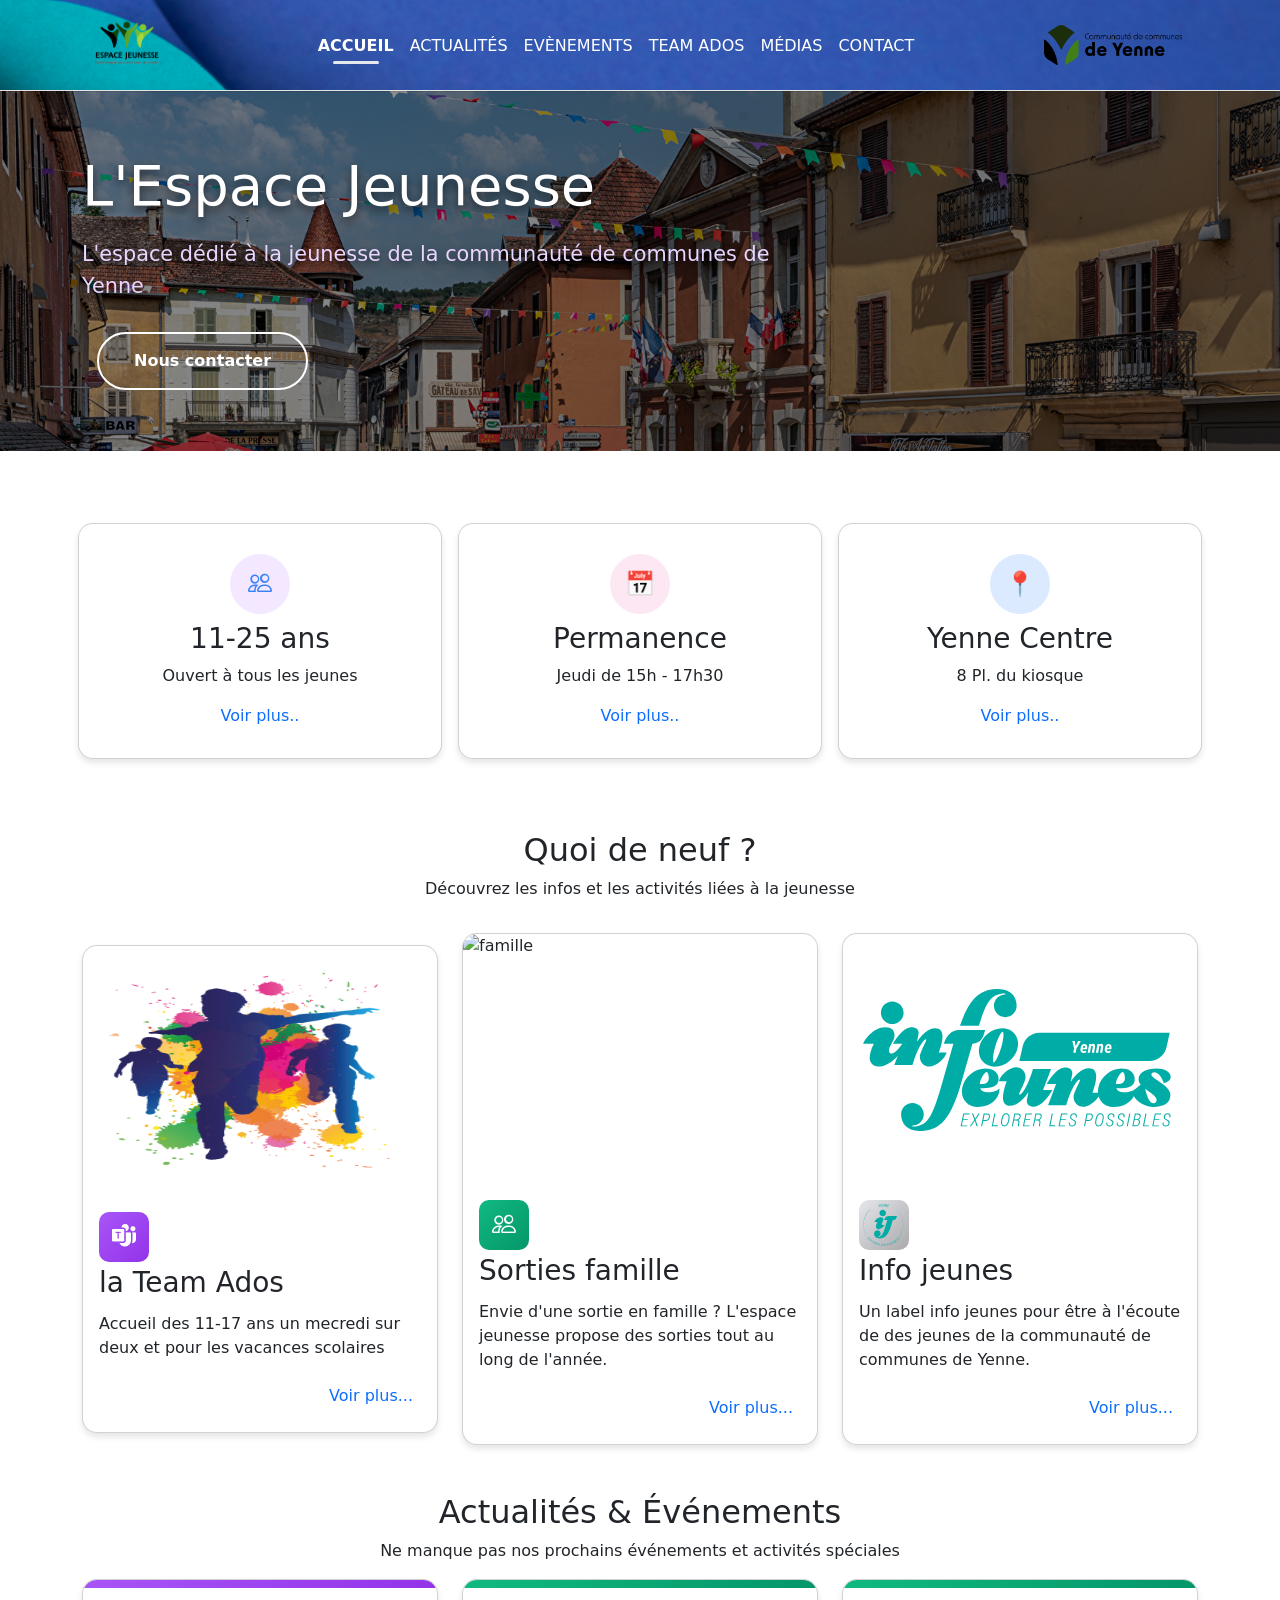
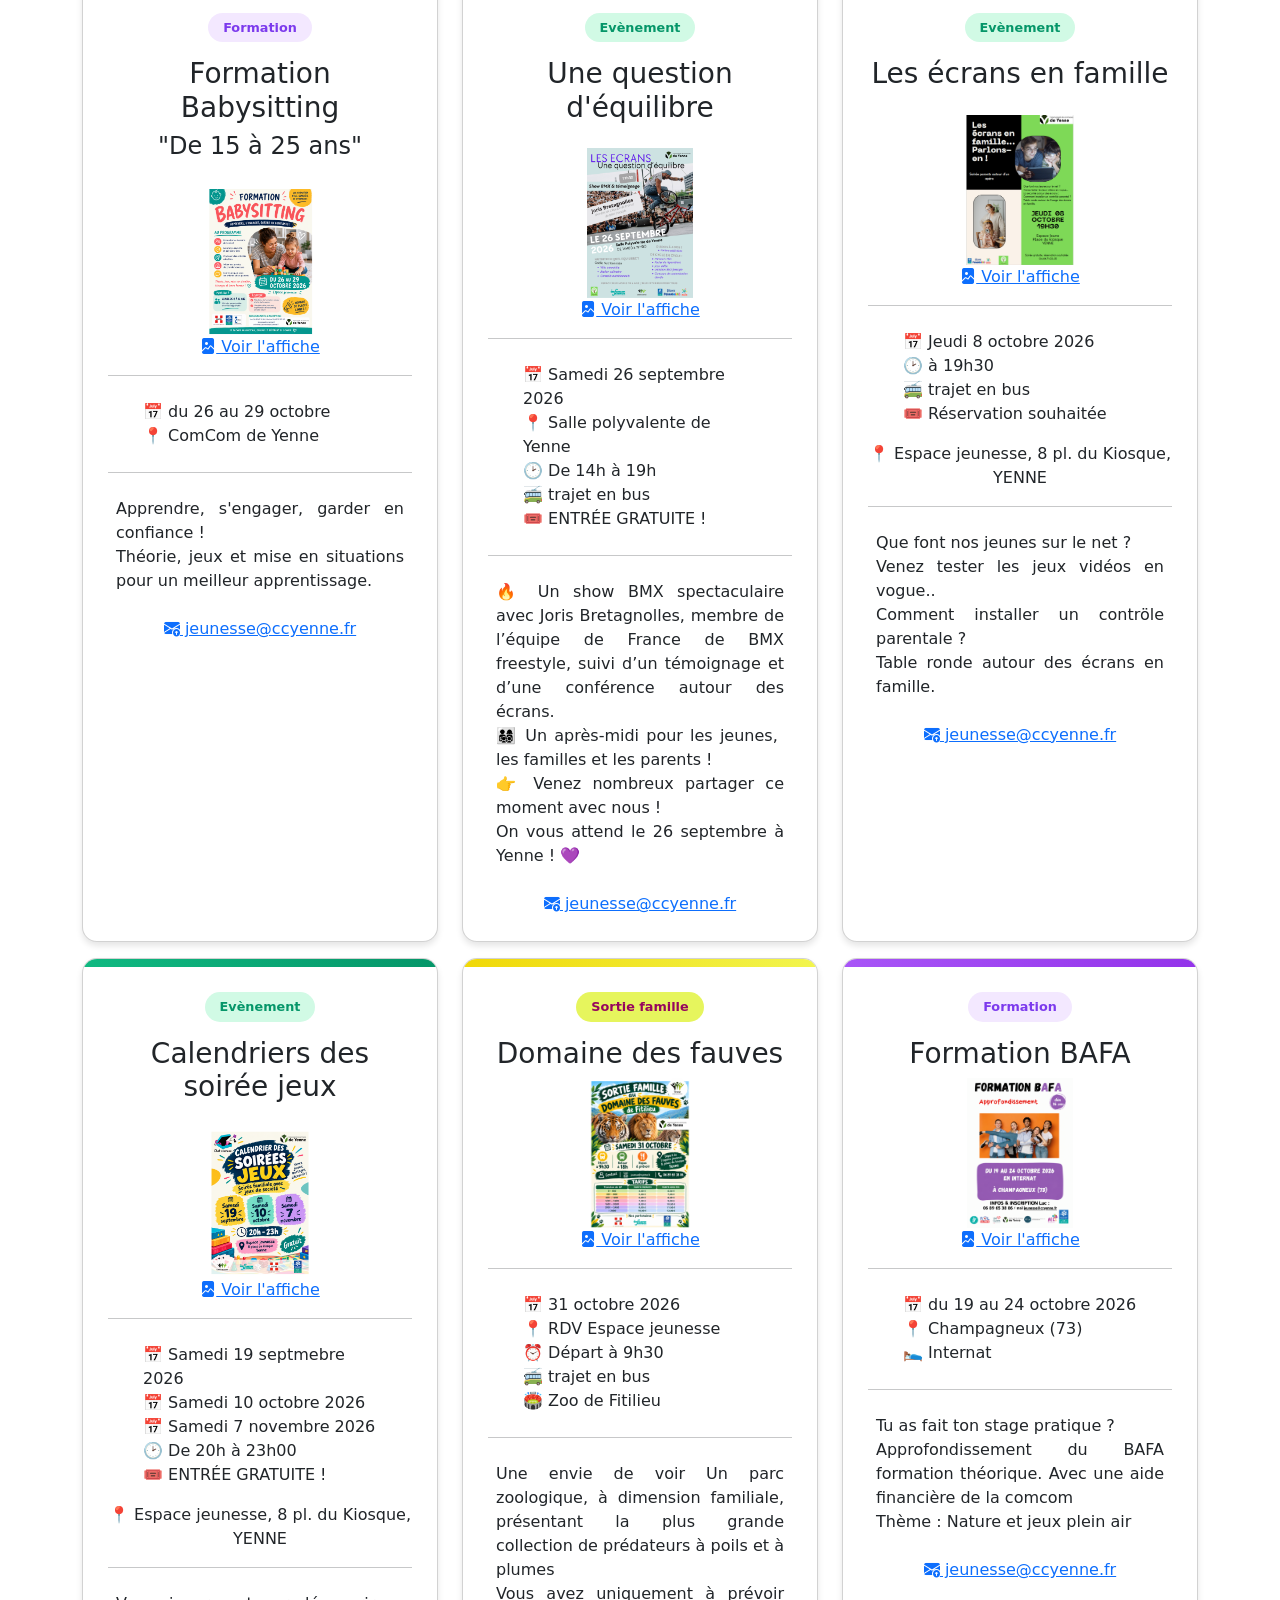
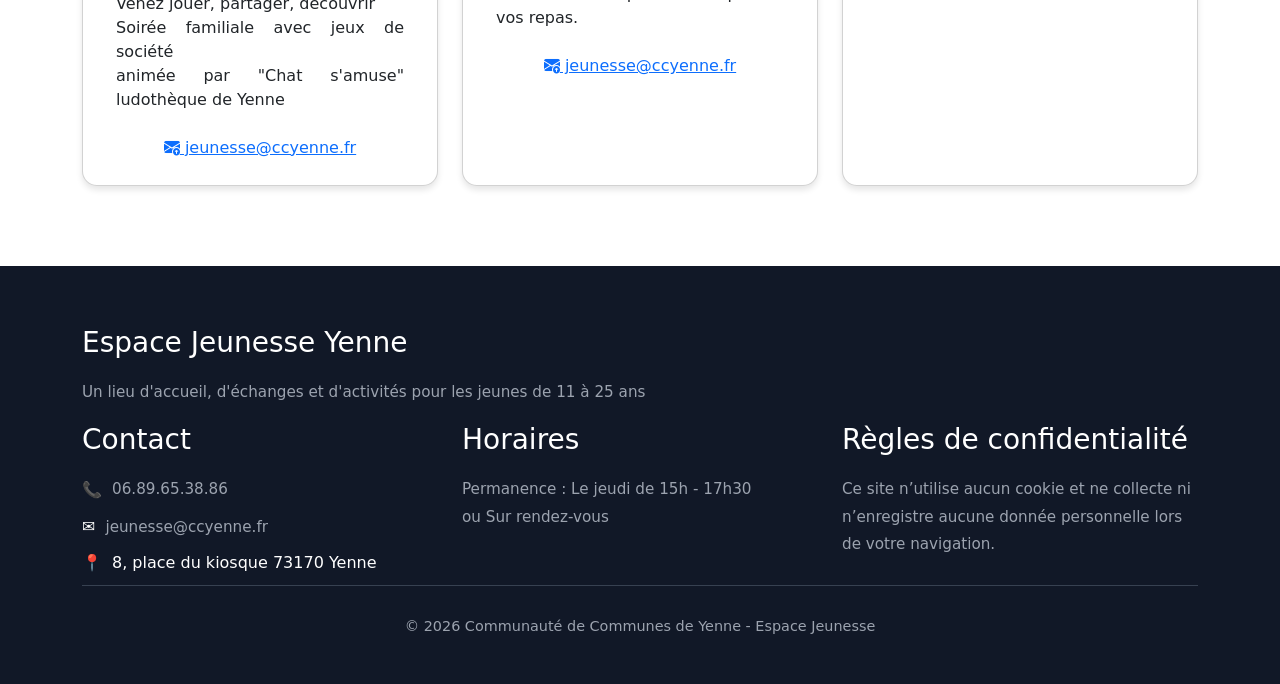
==== commit 7a47a368: "Ajout de fiches évènements" ====
--- a/index.html
+++ b/index.html
@@ -419,6 +419,10 @@
                       apprentissage.
                     </p>
                   </div>
+                  <a href="mailto:jeunesse@ccyenne.fr">
+                    <i class="bi bi-envelope-arrow-up-fill"></i>
+                    jeunesse@ccyenne.fr
+                  </a>
                 </div>
               </div>
             </div>
@@ -470,6 +474,10 @@
                       On vous attend le 26 septembre à Yenne ! 💜
                     </p>
                   </div>
+                  <a href="mailto:jeunesse@ccyenne.fr">
+                    <i class="bi bi-envelope-arrow-up-fill"></i>
+                    jeunesse@ccyenne.fr
+                  </a>
                 </div>
               </div>
             </div>
@@ -521,6 +529,10 @@
                       Table ronde autour des écrans en famille.
                     </p>
                   </div>
+                  <a href="mailto:jeunesse@ccyenne.fr">
+                    <i class="bi bi-envelope-arrow-up-fill"></i>
+                    jeunesse@ccyenne.fr
+                  </a>
                 </div>
               </div>
             </div>
@@ -571,17 +583,20 @@
                       animée par "Chat s'amuse" ludothèque de Yenne <br />
                     </p>
                   </div>
-                </div>
-              </div>
-            </div>
-
-            <!--
-            <div class="col-xl-3 col-lg-4 col-md-6 col-sm-12 mb-3">
+                  <a href="mailto:jeunesse@ccyenne.fr">
+                    <i class="bi bi-envelope-arrow-up-fill"></i>
+                    jeunesse@ccyenne.fr
+                  </a>
+                </div>
+              </div>
+            </div>
+            <!-- Evenement 5-->
+            <div class="col-xl-4 col-lg-4 col-md-6 col-sm-12 mb-3">
               <div class="card news-card h-100">
-                <div class="news-accent accent-green"></div>
+                <div class="news-accent accent-yellow"></div>
                 <div class="news-content">
                   <span
-                    class="news-badge badge-green"
+                    class="news-badge badge-yellow"
                     data-bs-toggle="tooltip"
                     data-bs-placement="top"
                     data-bs-custom-class="custom-tooltip"
@@ -589,36 +604,51 @@
                   >
                     Sortie famille
                   </span>
-                  <h3 class="mb-2">Dimanche à la mer</h3>
-                  <a href="#" data-bs-toggle="modal" data-bs-target="#sortieModal">
+                  <h3 class="mb-2">Domaine des fauves</h3>
+                  <a
+                    href="#"
+                    data-bs-toggle="modal"
+                    data-bs-target="#evenement5Modal"
+                  >
+                    <img
+                      src="assets/images/Affiche domaine des fauves.png"
+                      alt="Affiche-sortie"
+                      style="height: 150px; width: auto"
+                    />
+                    <br />
                     <i class="bi bi-file-image-fill"></i> Voir l'affiche
-                  </a> 
+                  </a>
                   <hr />
                   <div class="text-start col-center mb-2 p-2">
-                    <span>📅 28 juin 2026</span><br />
+                    <span>📅 31 octobre 2026</span><br />
                     <span>📍 RDV Espace jeunesse</span><br />
-                    <span>⏰ Départ à col-lg-6</span><br />
+                    <span>⏰ Départ à 9h30</span><br />
                     <span>🚎 trajet en bus</span> <br />
-                    <span>🏟️ Le Grau Du Roi</span>
+                    <span>🏟️ Zoo de Fitilieu</span>
                   </div>
                   <hr />
                   <div class="p-2">
                     <p class="text-justify">
-                      Une envie de voir et de baignade dans la méditéranée ? 
-                      Cette sortie est pour vous... <br>
+                      Une envie de voir Un parc zoologique, à dimension
+                      familiale, présentant la plus grande collection de
+                      prédateurs à poils et à plumes <br />
                       Vous avez uniquement à prévoir vos repas.
                     </p>
                   </div>
-                </div>
-              </div>
-            </div>
-            <!--
-            <div class="col-xl-3 col-lg-4 col-md-6 col-sm-12 mb-3">
+                  <a href="mailto:jeunesse@ccyenne.fr">
+                    <i class="bi bi-envelope-arrow-up-fill"></i>
+                    jeunesse@ccyenne.fr
+                  </a>
+                </div>
+              </div>
+            </div>
+            <!-- Evenement 6-->
+            <div class="col-xl-4 col-lg-4 col-md-6 col-sm-12 mb-3">
               <div class="card news-card h-100">
-                <div class="news-accent accent-pink"></div>
+                <div class="news-accent accent-purple"></div>
                 <div class="news-content">
                   <span
-                    class="news-badge badge-pink"
+                    class="news-badge badge-purple"
                     data-bs-toggle="tooltip"
                     data-bs-placement="top"
                     data-bs-custom-class="custom-tooltip"
@@ -627,26 +657,44 @@
                     Formation
                   </span>
                   <h3 class="mb-2">Formation BAFA</h3>
-                  <a href="#" data-bs-toggle="modal" data-bs-target="#bafaModal">
+                  <a
+                    href="#"
+                    data-bs-toggle="modal"
+                    data-bs-target="#evenement6Modal"
+                  >
+                    <img
+                      src="assets/images/Appro BAFA 2026 ccy.png"
+                      alt="Affiche-sortie"
+                      style="height: 150px; width: auto"
+                    />
+                    <br />
                     <i class="bi bi-file-image-fill"></i> Voir l'affiche
-                  </a> 
+                  </a>
+
                   <hr />
                   <div class="text-start col-center p-2">
-                    <span>📅 du 11 au 18 avril 2026</span><br />
+                    <span>📅 du 19 au 24 octobre 2026</span><br />
                     <span>📍 Champagneux (73)</span><br />
                     <span>🛌 Internat</span>
                   </div>
                   <hr />
                   <div class="p-2">
                     <p class="text-justify">
-                      Tu as 16 ans au moins ? <br />
-                      Première partie du BAFA formation théorique. Avec une aide
-                      financière de la comcom.
+                      Tu as fait ton stage pratique ? <br />
+                      Approfondissement du BAFA formation théorique. Avec une
+                      aide financière de la comcom
+                      <br />
+                      Thème : Nature et jeux plein air
                     </p>
                   </div>
-                </div>
-              </div>
-            </div>
+                  <a href="mailto:jeunesse@ccyenne.fr">
+                    <i class="bi bi-envelope-arrow-up-fill"></i>
+                    jeunesse@ccyenne.fr
+                  </a>
+                </div>
+              </div>
+            </div>
+            <!--
             <div class="col-xl-3 col-lg-4 col-md-6 col-sm-12 mb-3">
               <div class="card news-card h-100">
                 <div class="news-accent accent-blue"></div>
@@ -1306,6 +1354,48 @@
         </div>
       </div>
     </div>
+
+    <!-- Modal évènement 5 -->
+    <div
+      class="modal fade"
+      id="evenement5Modal"
+      tabindex="-1"
+      aria-labelledby="evenement4ModalLabel"
+      aria-hidden="true"
+    >
+      <div class="modal-dialog">
+        <div class="modal-content">
+          <div class="modal-body">
+            <img
+              src="assets/images/Affiche domaine des fauves.png"
+              alt="Affiche-sortie"
+              class="img-fluid"
+            />
+          </div>
+        </div>
+      </div>
+    </div>
+
+    <!-- Modal évènement 6 -->
+    <div
+      class="modal fade"
+      id="evenement6Modal"
+      tabindex="-1"
+      aria-labelledby="evenement6ModalLabel"
+      aria-hidden="true"
+    >
+      <div class="modal-dialog">
+        <div class="modal-content">
+          <div class="modal-body">
+            <img
+              src="assets/images/Appro BAFA 2026 ccy.png"
+              alt="Affiche-sortie"
+              class="img-fluid"
+            />
+          </div>
+        </div>
+      </div>
+    </div>
   </body>
   <script>
     document.addEventListener("DOMContentLoaded", function () {
--- a/assets/css/style.css
+++ b/assets/css/style.css
@@ -339,6 +339,9 @@
 .accent-green {
   background: linear-gradient(to right, #10b981, #059669);
 }
+.accent-yellow {
+  background: linear-gradient(to right, #f0d807, #f2f54e);
+}
 
 .news-content {
   padding: 25px;
@@ -368,6 +371,11 @@
 .badge-green {
   background: #d1fae5;
   color: #059669;
+}
+
+.badge-yellow {
+  background: #e6f55d;
+  color: #96055e;
 }
 
 .news-meta {
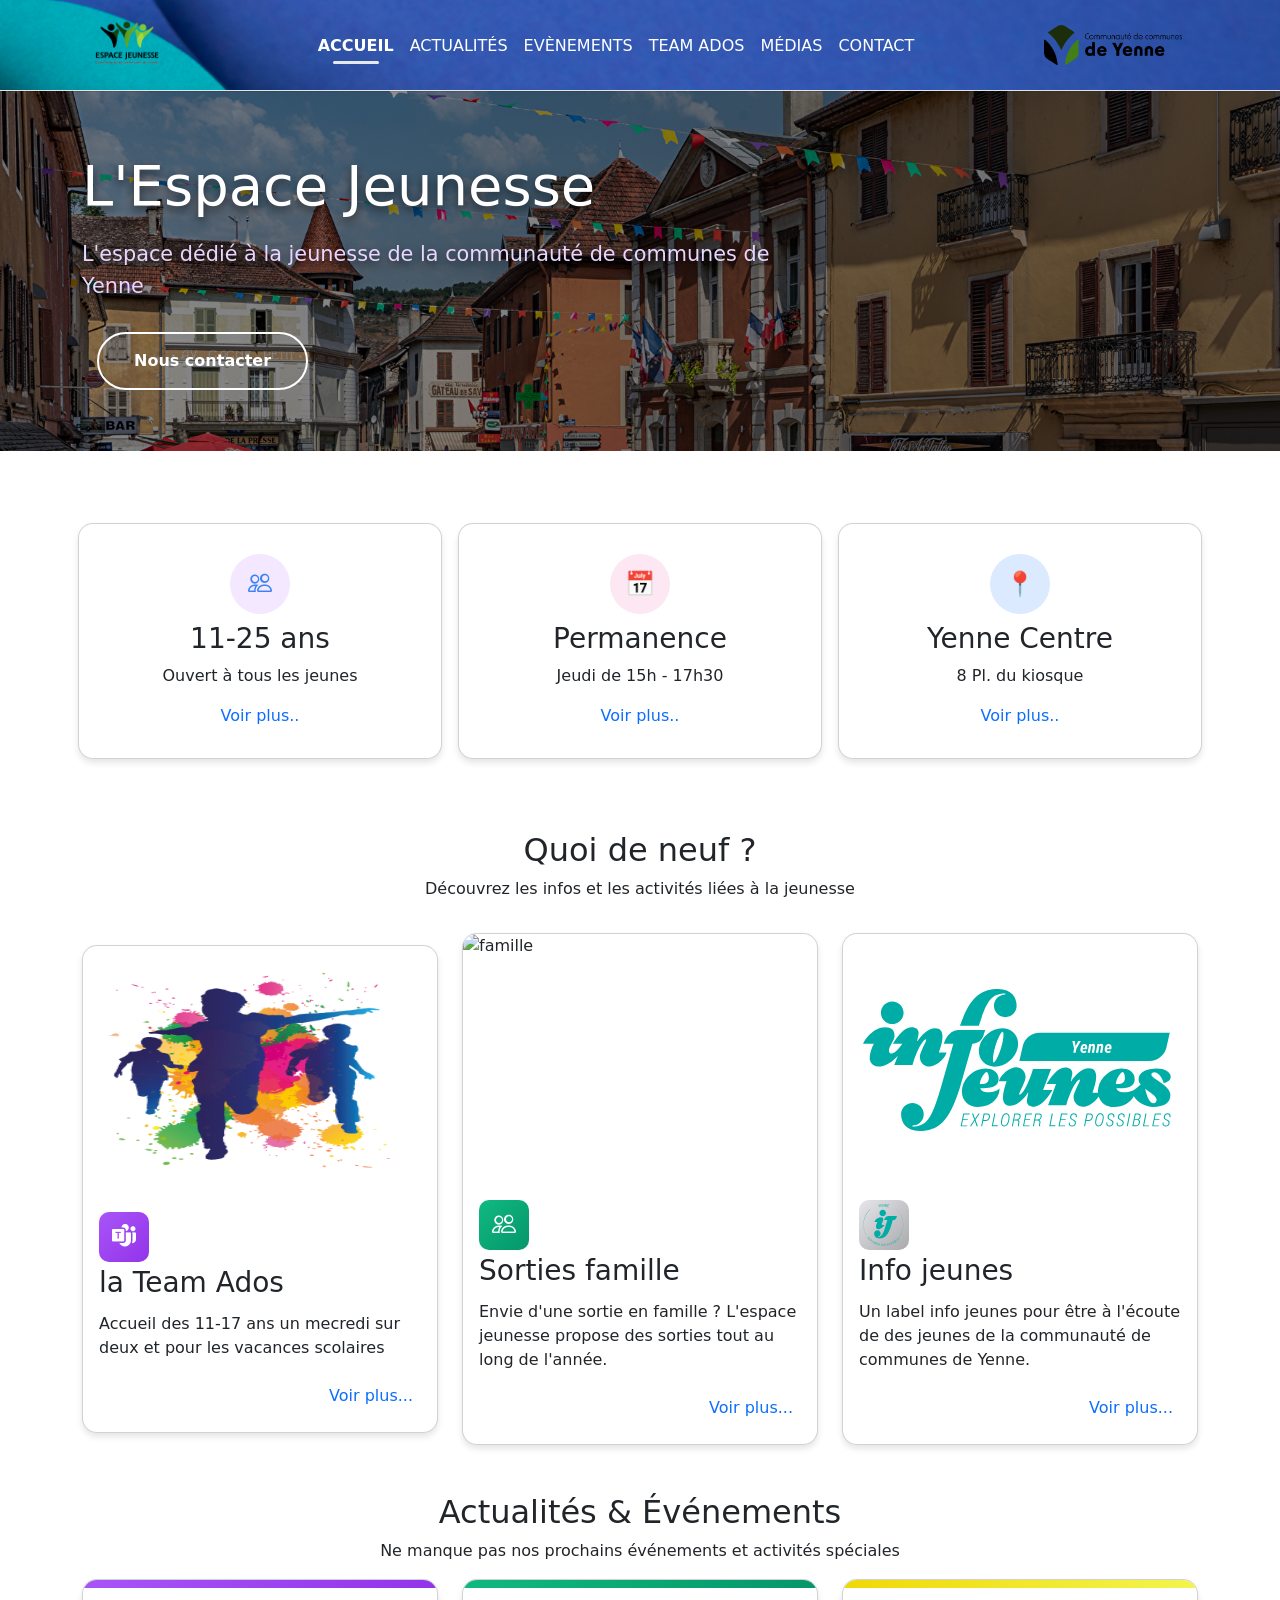
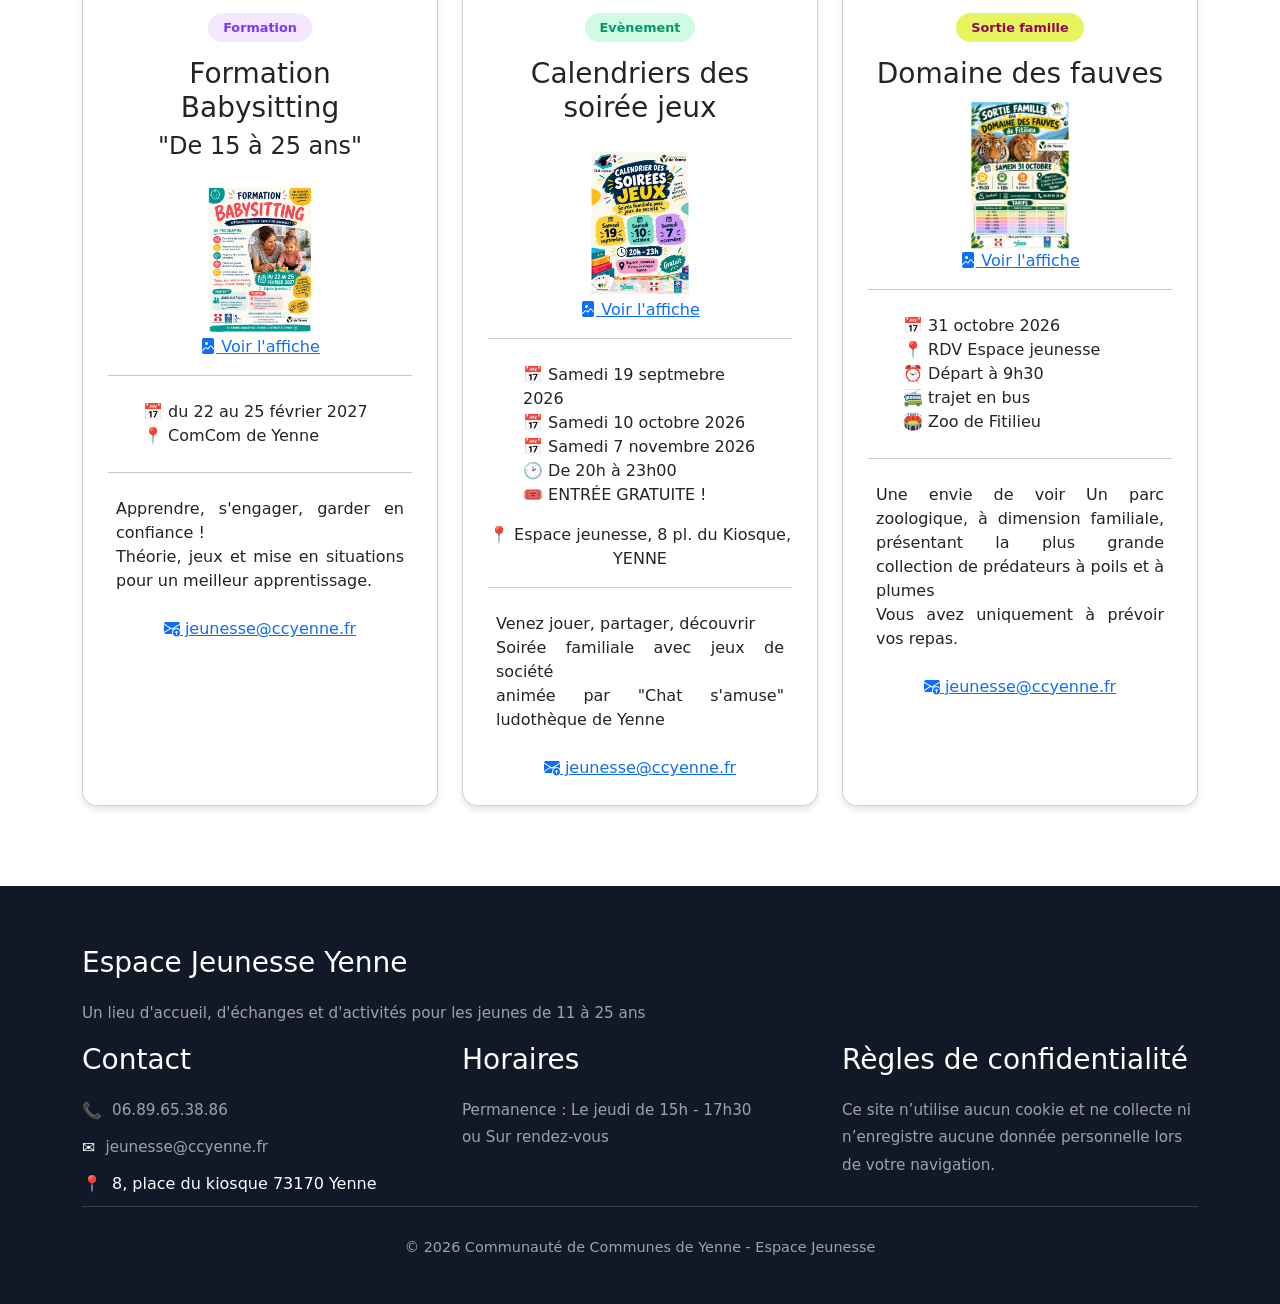
==== commit 364ed163: "mise à jour du 27 10 2026" ====
--- a/index.html
+++ b/index.html
@@ -396,7 +396,7 @@
                     data-bs-target="#evenement1Modal"
                   >
                     <img
-                      src="assets/images/Affiche babysitting 2026.png"
+                      src="assets/images/Formation Babby-sitting 02 2027.png"
                       alt="Affiche-sortie"
                       style="height: 150px; width: auto"
                     />
@@ -406,7 +406,7 @@
                   <br />
                   <hr />
                   <div class="text-start col-center mb-2 p-2">
-                    <span>📅 du 26 au 29 octobre</span><br />
+                    <span>📅 du 22 au 25 février 2027</span><br />
                     <span>📍 ComCom de Yenne</span><br />
                     <!-- <span>⏰ De 15 à 25 ans</span> -->
                   </div>
@@ -426,7 +426,7 @@
                 </div>
               </div>
             </div>
-            <!-- Evenement 2-->
+            <!-- Evenement 2
             <div class="col-xl-4 col-lg-4 col-md-6 col-sm-12 mb-3">
               <div class="card news-card h-100">
                 <div class="news-accent accent-green"></div>
@@ -480,8 +480,9 @@
                   </a>
                 </div>
               </div>
-            </div>
-            <!-- Evenement 3-->
+            </div> -->
+
+            <!-- Evenement 3
             <div class="col-xl-4 col-lg-4 col-md-6 col-sm-12 mb-3">
               <div class="card news-card h-100">
                 <div class="news-accent accent-green"></div>
@@ -535,7 +536,8 @@
                   </a>
                 </div>
               </div>
-            </div>
+            </div>-->
+
             <!-- Evenement 4-->
             <div class="col-xl-4 col-lg-4 col-md-6 col-sm-12 mb-3">
               <div class="card news-card h-100">
@@ -590,6 +592,7 @@
                 </div>
               </div>
             </div>
+
             <!-- Evenement 5-->
             <div class="col-xl-4 col-lg-4 col-md-6 col-sm-12 mb-3">
               <div class="card news-card h-100">
@@ -642,7 +645,8 @@
                 </div>
               </div>
             </div>
-            <!-- Evenement 6-->
+
+            <!-- Evenement 6
             <div class="col-xl-4 col-lg-4 col-md-6 col-sm-12 mb-3">
               <div class="card news-card h-100">
                 <div class="news-accent accent-purple"></div>
@@ -693,8 +697,9 @@
                   </a>
                 </div>
               </div>
-            </div>
-            <!--
+            </div>-->
+
+            <!-- Evenement 7
             <div class="col-xl-3 col-lg-4 col-md-6 col-sm-12 mb-3">
               <div class="card news-card h-100">
                 <div class="news-accent accent-blue"></div>
@@ -728,8 +733,7 @@
                   </div>
                 </div>
               </div>
-            </div>
-            -->
+            </div>-->
           </div>
         </div>
       </div>
@@ -1283,7 +1287,7 @@
         <div class="modal-content">
           <div class="modal-body">
             <img
-              src="assets/images/Affiche babysitting 2026.png"
+              src="assets/images/Formation Babby-sitting 02 2027.png"
               alt="Affiche-à-thème"
               class="img-fluid"
             />
@@ -1292,7 +1296,7 @@
       </div>
     </div>
 
-    <!-- Modal évènement 2 -->
+    <!-- Modal évènement 2
     <div
       class="modal fade"
       id="evenement2Modal"
@@ -1312,7 +1316,7 @@
         </div>
       </div>
     </div>
-
+    -->
     <!-- Modal évènement 3 -->
     <div
       class="modal fade"
@@ -1396,17 +1400,18 @@
         </div>
       </div>
     </div>
-  </body>
-  <script>
-    document.addEventListener("DOMContentLoaded", function () {
-      const tooltipTriggerList = document.querySelectorAll(
-        '[data-bs-toggle="tooltip"]',
-      );
-      [...tooltipTriggerList].forEach((el) => {
-        new bootstrap.Tooltip(el, {
-          container: "body",
+
+    <script>
+      document.addEventListener("DOMContentLoaded", function () {
+        const tooltipTriggerList = document.querySelectorAll(
+          '[data-bs-toggle="tooltip"]',
+        );
+        [...tooltipTriggerList].forEach((el) => {
+          new bootstrap.Tooltip(el, {
+            container: "body",
+          });
         });
       });
-    });
-  </script>
+    </script>
+  </body>
 </html>
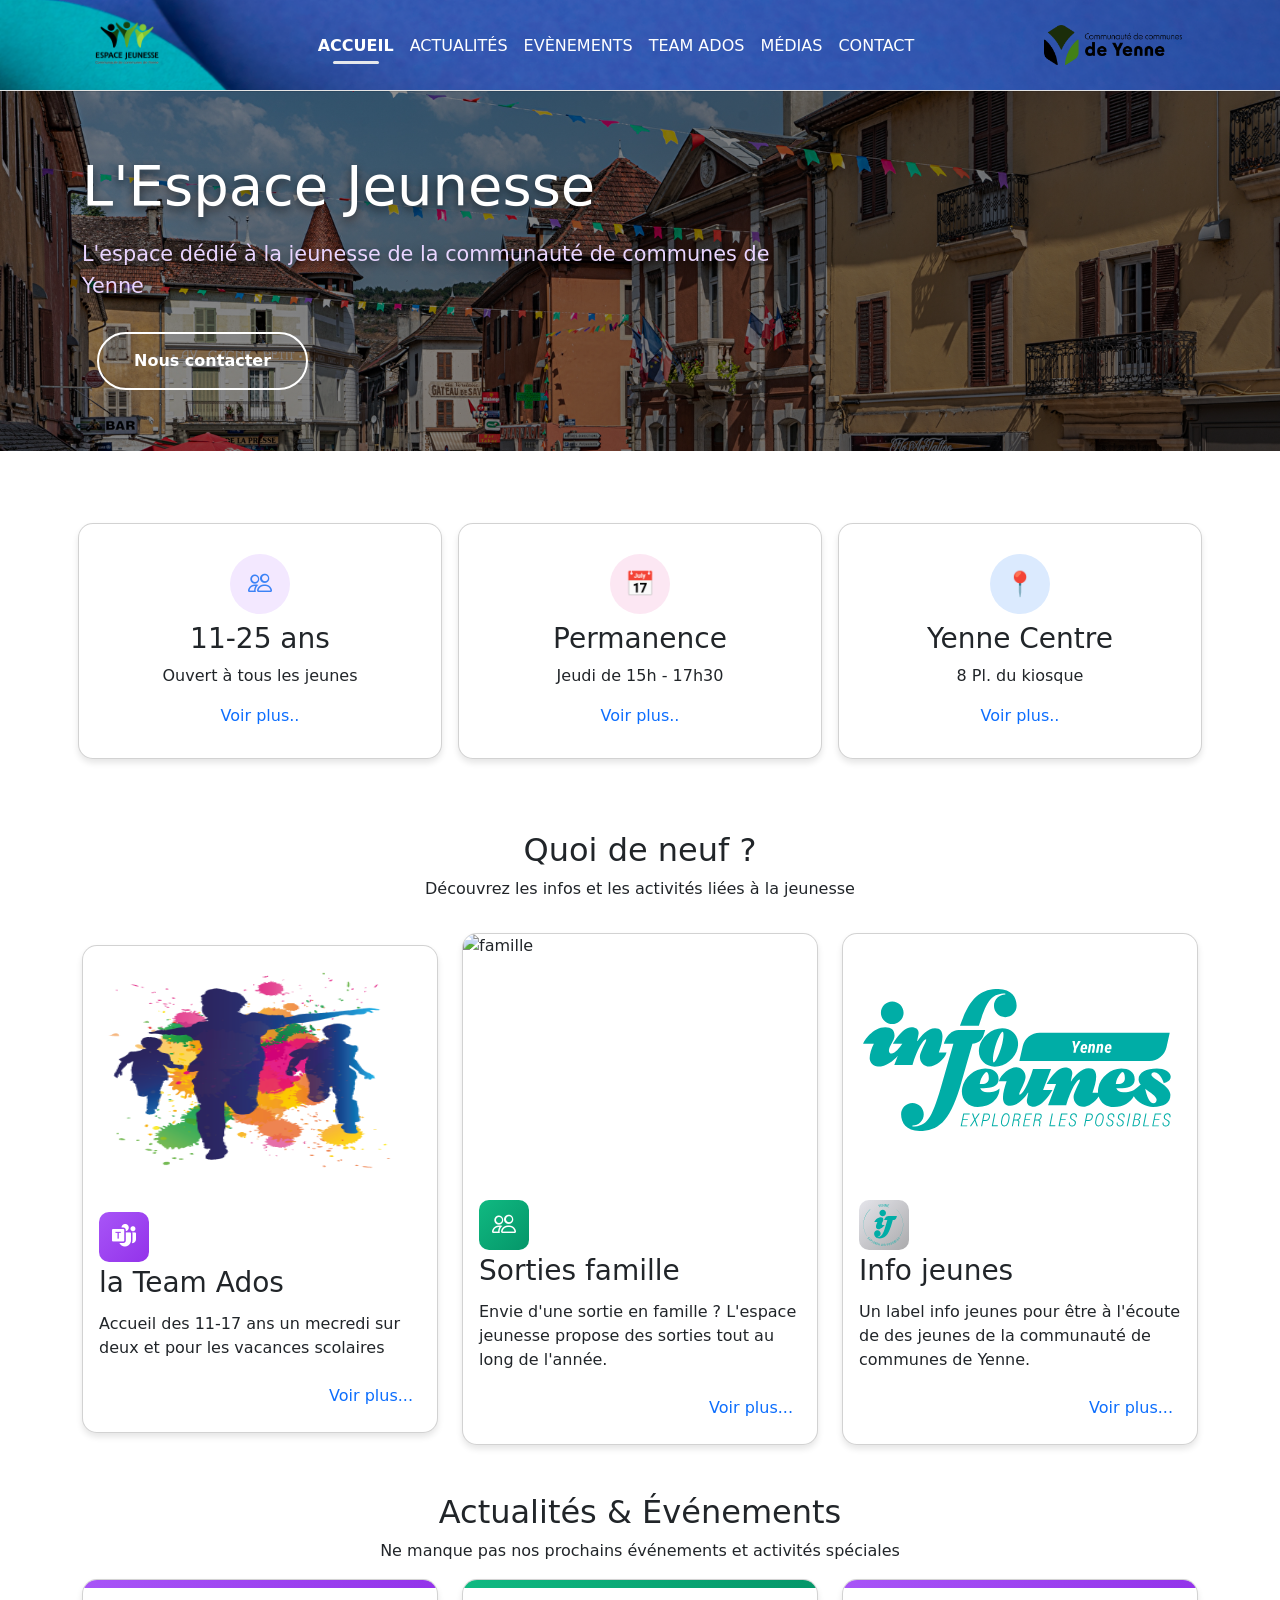
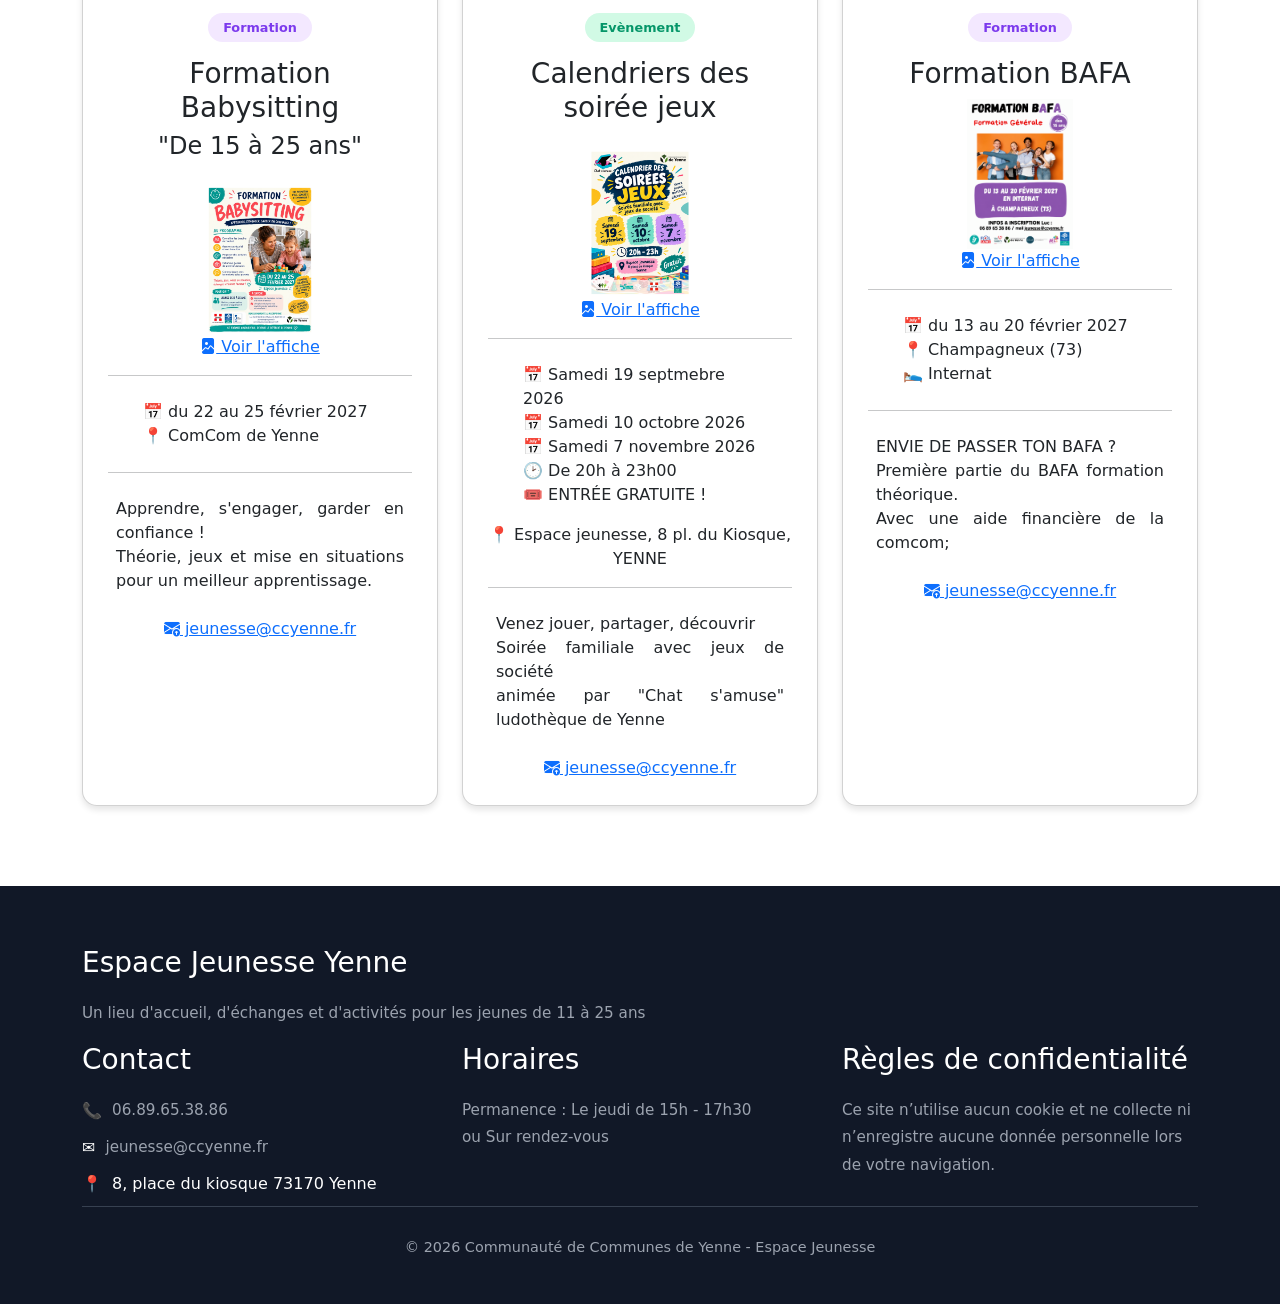
==== commit 159b5887: "mise à jour du 05/11/2023" ====
--- a/index.html
+++ b/index.html
@@ -426,119 +426,8 @@
                 </div>
               </div>
             </div>
-            <!-- Evenement 2
-            <div class="col-xl-4 col-lg-4 col-md-6 col-sm-12 mb-3">
-              <div class="card news-card h-100">
-                <div class="news-accent accent-green"></div>
-                <div class="news-content">
-                  <span
-                    class="news-badge badge-green"
-                    data-bs-toggle="tooltip"
-                    data-bs-placement="top"
-                    data-bs-custom-class="custom-tooltip"
-                    data-bs-title="Pour plus de renseignements, contacter l'espace jeunesse."
-                  >
-                    Evènement
-                  </span>
-                  <h3 class="mb-4">Une question d'équilibre</h3>
-                  <a
-                    href="#"
-                    data-bs-toggle="modal"
-                    data-bs-target="#evenement2Modal"
-                  >
-                    <img
-                      src="assets/images/Affiche Une question d'équiibre.png"
-                      alt="Affiche-sortie"
-                      style="height: 150px; width: auto"
-                    />
-                    <br />
-                    <i class="bi bi-file-image-fill"></i> Voir l'affiche
-                  </a>
-                  <hr />
-                  <div class="text-start col-center mb-2 p-2">
-                    <span>📅 Samedi 26 septembre 2026</span><br />
-                    <span>📍 Salle polyvalente de Yenne</span><br />
-                    <span>🕑 De 14h à 19h</span><br />
-                    <span>🚎 trajet en bus</span> <br />
-                    <span>🎟️ ENTRÉE GRATUITE !</span>
-                  </div>
-                  <hr />
-                  <div class="p-2">
-                    <p class="text-justify">
-                      🔥 Un show BMX spectaculaire avec Joris Bretagnolles,
-                      membre de l’équipe de France de BMX freestyle, suivi d’un
-                      témoignage et d’une conférence autour des écrans. <br />
-                      👨‍👩‍👧‍👦 Un après-midi pour les jeunes, les familles et les
-                      parents ! <br />
-                      👉 Venez nombreux partager ce moment avec nous ! <br />
-                      On vous attend le 26 septembre à Yenne ! 💜
-                    </p>
-                  </div>
-                  <a href="mailto:jeunesse@ccyenne.fr">
-                    <i class="bi bi-envelope-arrow-up-fill"></i>
-                    jeunesse@ccyenne.fr
-                  </a>
-                </div>
-              </div>
-            </div> -->
-
-            <!-- Evenement 3
-            <div class="col-xl-4 col-lg-4 col-md-6 col-sm-12 mb-3">
-              <div class="card news-card h-100">
-                <div class="news-accent accent-green"></div>
-                <div class="news-content">
-                  <span
-                    class="news-badge badge-green"
-                    data-bs-toggle="tooltip"
-                    data-bs-placement="top"
-                    data-bs-custom-class="custom-tooltip"
-                    data-bs-title="Pour plus de renseignements, contacter l'espace jeunesse."
-                  >
-                    Evènement
-                  </span>
-                  <h3 class="mb-4">Les écrans en famille</h3>
-                  <a
-                    href="#"
-                    data-bs-toggle="modal"
-                    data-bs-target="#evenement3Modal"
-                  >
-                    <img
-                      src="assets/images/affiche_ecran_8_octobre_1200px_minimum.png"
-                      alt="Affiche-sortie"
-                      style="height: 150px; width: auto"
-                    />
-                    <br />
-                    <i class="bi bi-file-image-fill"></i> Voir l'affiche
-                  </a>
-                  <hr />
-                  <div class="text-start col-center mb-2 p-2">
-                    <span>📅 Jeudi 8 octobre 2026</span><br />
-                    <span>🕑 à 19h30</span><br />
-                    <span>🚎 trajet en bus</span> <br />
-                    <span>🎟️ Réservation souhaitée</span>
-                  </div>
-
-                  <div class="text-center">
-                    📍 Espace jeunesse, 8 pl. du Kiosque, YENNE
-                  </div>
-                  <hr />
-                  <div class="p-2">
-                    <p class="text-justify">
-                      Que font nos jeunes sur le net ? <br />
-                      Venez tester les jeux vidéos en vogue.. <br />
-                      Comment installer un contröle parentale ? <br />
-                      Table ronde autour des écrans en famille.
-                    </p>
-                  </div>
-                  <a href="mailto:jeunesse@ccyenne.fr">
-                    <i class="bi bi-envelope-arrow-up-fill"></i>
-                    jeunesse@ccyenne.fr
-                  </a>
-                </div>
-              </div>
-            </div>-->
-
-            <!-- Evenement 4-->
+
+            <!-- Evenement 2-->
             <div class="col-xl-4 col-lg-4 col-md-6 col-sm-12 mb-3">
               <div class="card news-card h-100">
                 <div class="news-accent accent-green"></div>
@@ -593,7 +482,7 @@
               </div>
             </div>
 
-            <!-- Evenement 5-->
+            <!-- Evenement 3
             <div class="col-xl-4 col-lg-4 col-md-6 col-sm-12 mb-3">
               <div class="card news-card h-100">
                 <div class="news-accent accent-yellow"></div>
@@ -645,8 +534,9 @@
                 </div>
               </div>
             </div>
-
-            <!-- Evenement 6
+            -->
+
+            <!-- Evenement 4 -->
             <div class="col-xl-4 col-lg-4 col-md-6 col-sm-12 mb-3">
               <div class="card news-card h-100">
                 <div class="news-accent accent-purple"></div>
@@ -667,7 +557,7 @@
                     data-bs-target="#evenement6Modal"
                   >
                     <img
-                      src="assets/images/Appro BAFA 2026 ccy.png"
+                      src="assets/images/BASE BAFA 2027 ccy.png"
                       alt="Affiche-sortie"
                       style="height: 150px; width: auto"
                     />
@@ -677,18 +567,16 @@
 
                   <hr />
                   <div class="text-start col-center p-2">
-                    <span>📅 du 19 au 24 octobre 2026</span><br />
+                    <span>📅 du 13 au 20 février 2027</span><br />
                     <span>📍 Champagneux (73)</span><br />
                     <span>🛌 Internat</span>
                   </div>
                   <hr />
                   <div class="p-2">
                     <p class="text-justify">
-                      Tu as fait ton stage pratique ? <br />
-                      Approfondissement du BAFA formation théorique. Avec une
-                      aide financière de la comcom
-                      <br />
-                      Thème : Nature et jeux plein air
+                      ENVIE DE PASSER TON BAFA ? <br />
+                      Première partie du BAFA formation théorique. <br />
+                      Avec une aide financière de la comcom;
                     </p>
                   </div>
                   <a href="mailto:jeunesse@ccyenne.fr">
@@ -697,9 +585,9 @@
                   </a>
                 </div>
               </div>
-            </div>-->
-
-            <!-- Evenement 7
+            </div>
+
+            <!-- Evenement 5
             <div class="col-xl-3 col-lg-4 col-md-6 col-sm-12 mb-3">
               <div class="card news-card h-100">
                 <div class="news-accent accent-blue"></div>
@@ -1392,7 +1280,7 @@
         <div class="modal-content">
           <div class="modal-body">
             <img
-              src="assets/images/Appro BAFA 2026 ccy.png"
+              src="assets/images/BASE BAFA 2027 ccy.png"
               alt="Affiche-sortie"
               class="img-fluid"
             />
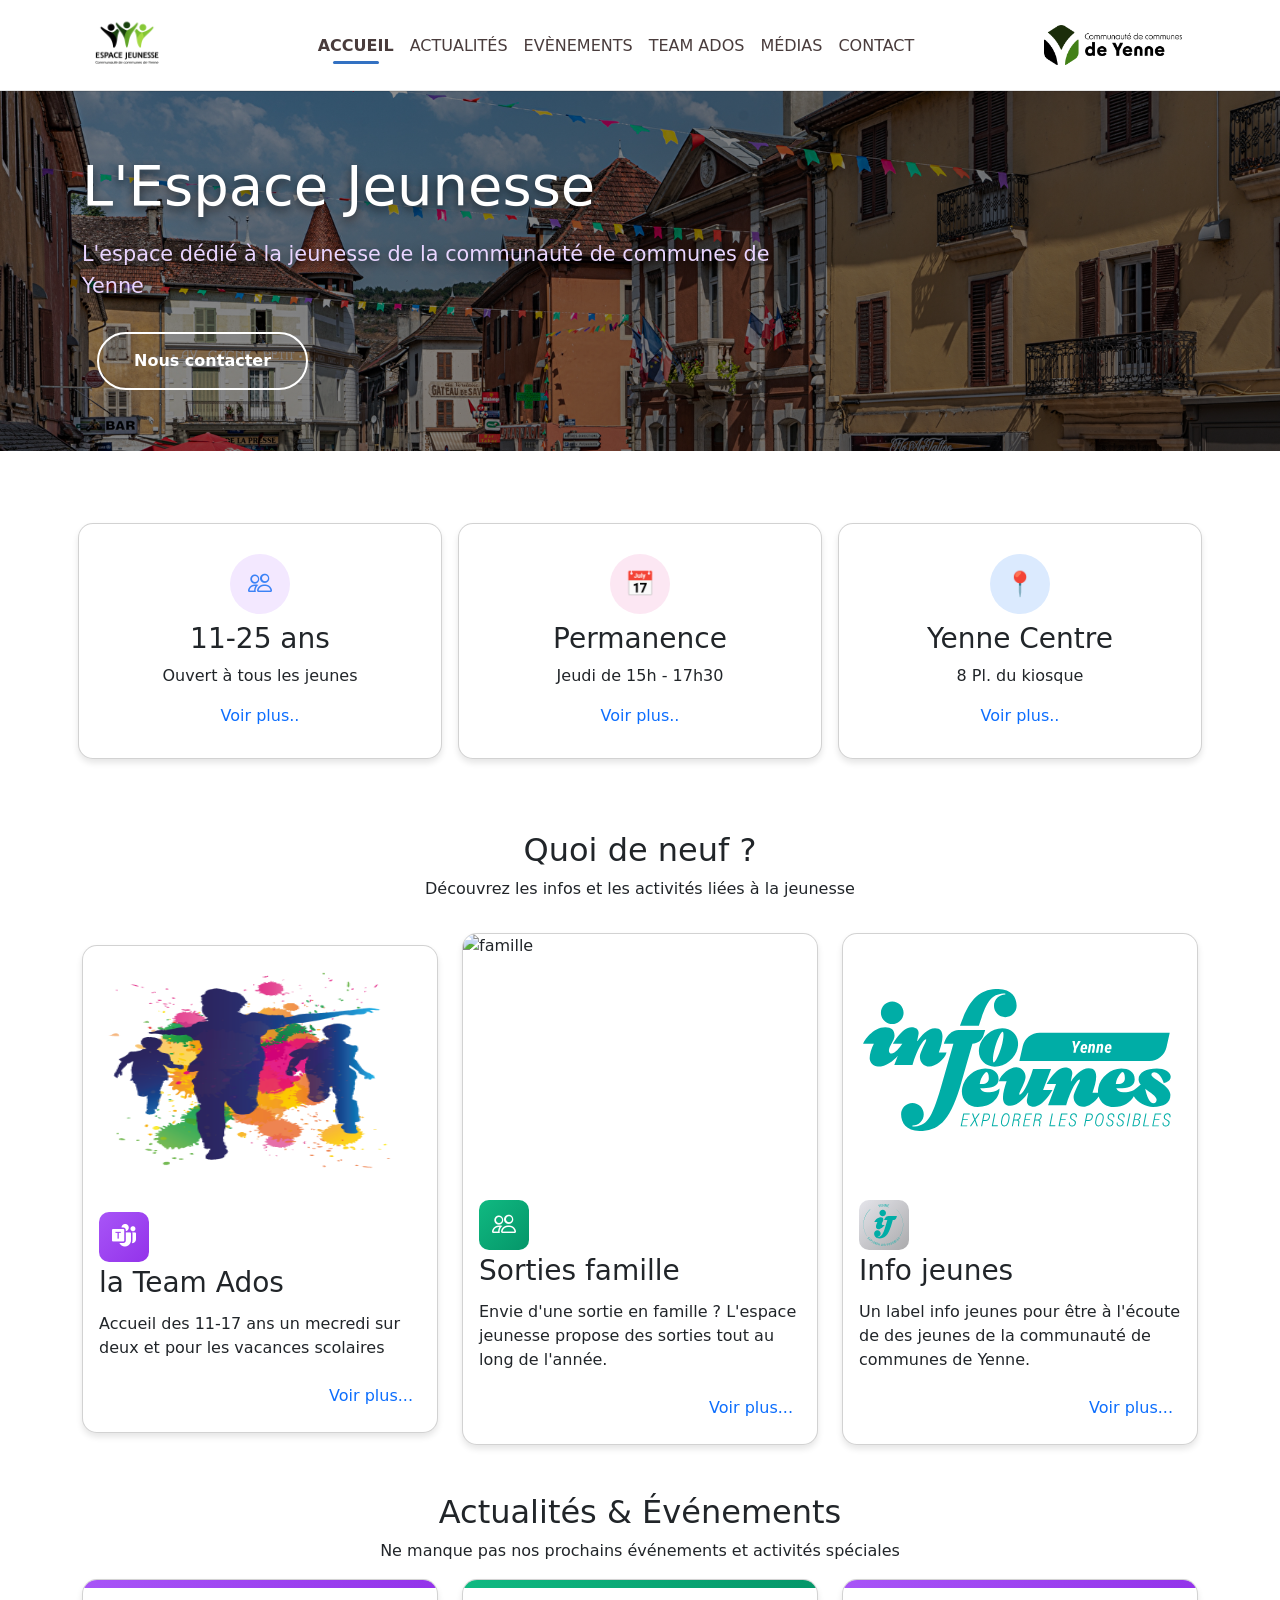
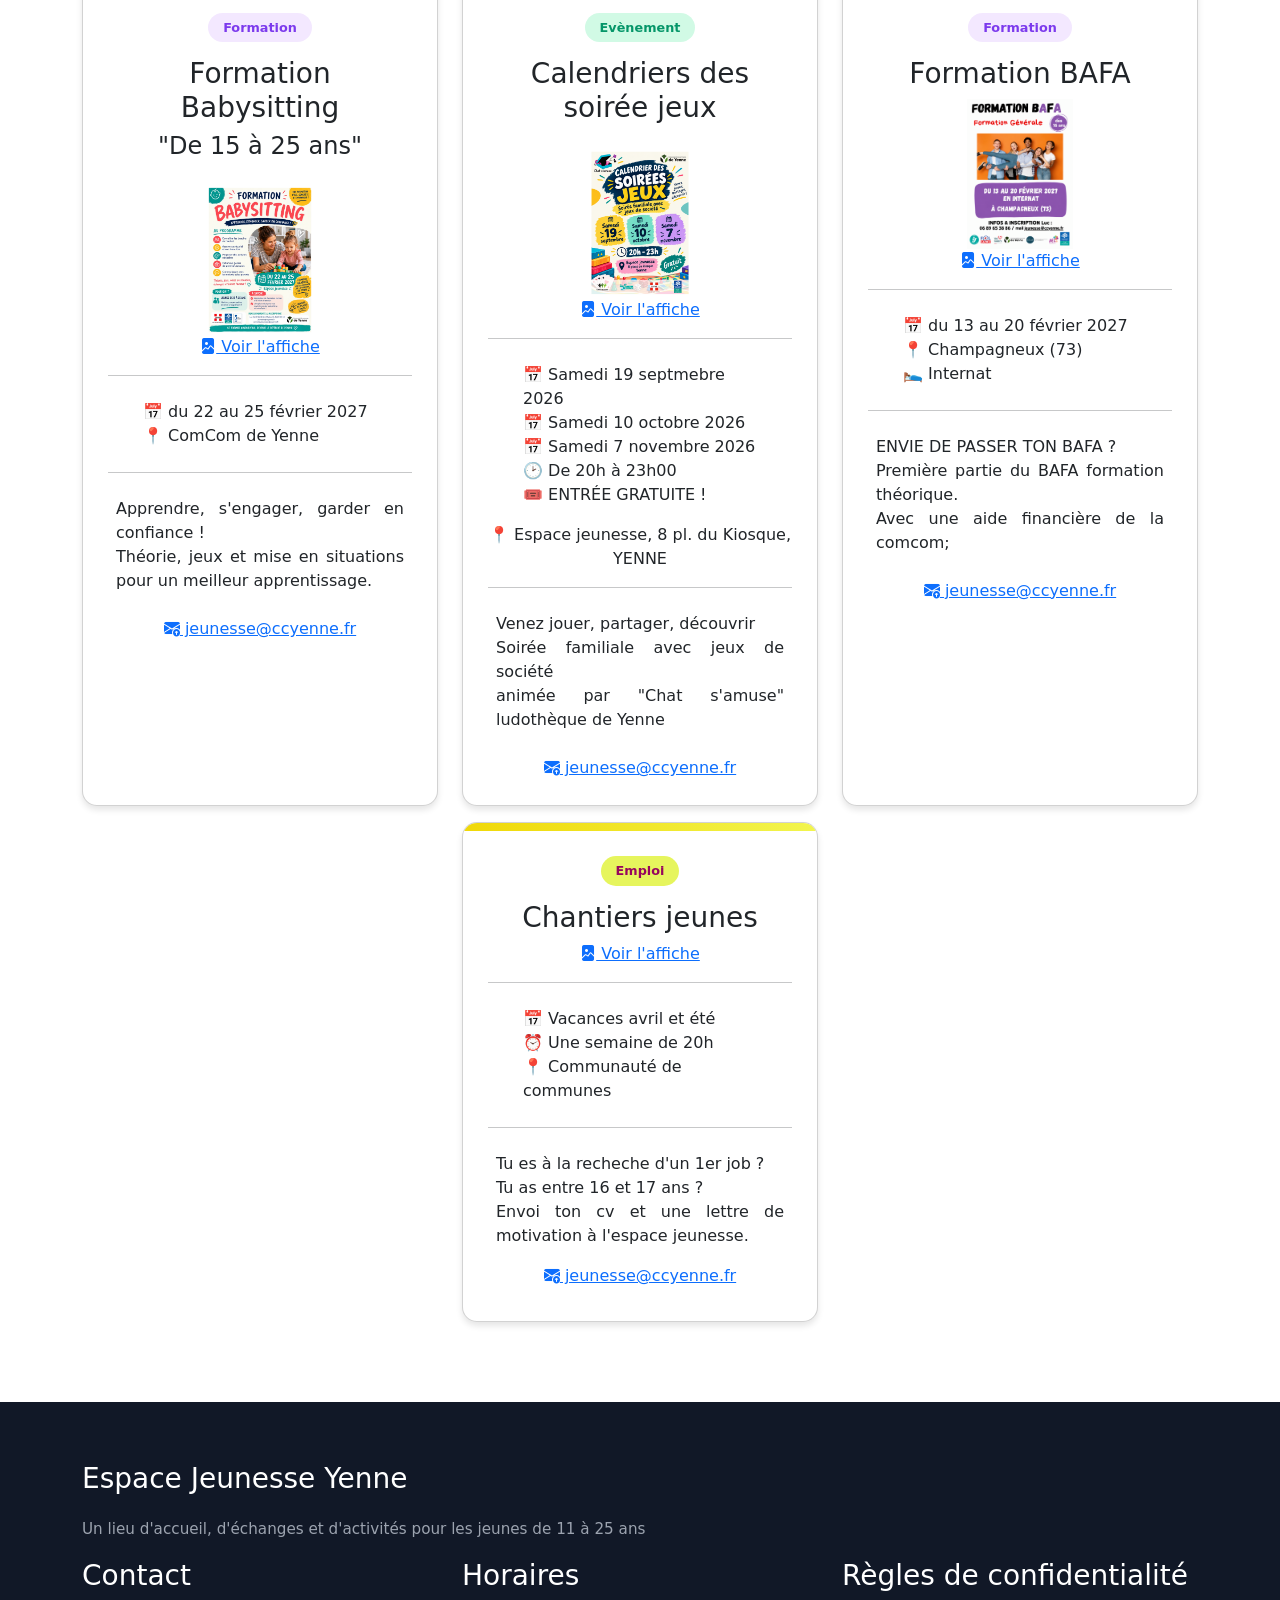
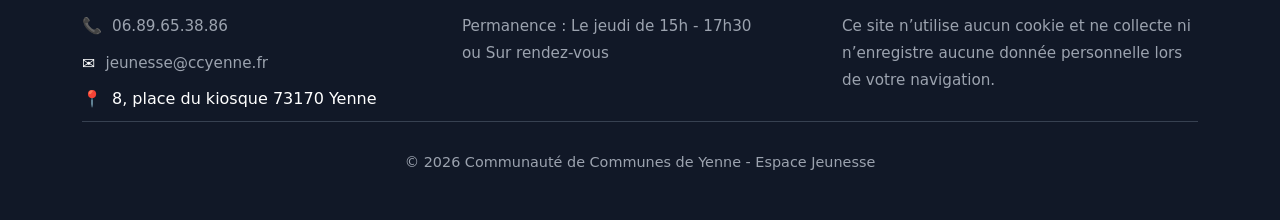
==== commit 84bc9e0a: "mise à jour 27 novembre" ====
--- a/index.html
+++ b/index.html
@@ -374,7 +374,7 @@
             <p>Ne manque pas nos prochains événements et activités spéciales</p>
           </div>
           <div class="row justify-content-center">
-            <!-- Evenement 1-->
+            <!-- Evenement 1 BABY SITTING-->
             <div class="col-xl-4 col-lg-4 col-md-6 col-sm-12 mb-3">
               <div class="card news-card h-100">
                 <div class="news-accent accent-purple"></div>
@@ -427,7 +427,7 @@
               </div>
             </div>
 
-            <!-- Evenement 2-->
+            <!-- Evenement 2 SOIREE JEUX-->
             <div class="col-xl-4 col-lg-4 col-md-6 col-sm-12 mb-3">
               <div class="card news-card h-100">
                 <div class="news-accent accent-green"></div>
@@ -482,7 +482,7 @@
               </div>
             </div>
 
-            <!-- Evenement 3
+            <!-- Evenement 3 SORTIES FAMILLES
             <div class="col-xl-4 col-lg-4 col-md-6 col-sm-12 mb-3">
               <div class="card news-card h-100">
                 <div class="news-accent accent-yellow"></div>
@@ -536,7 +536,7 @@
             </div>
             -->
 
-            <!-- Evenement 4 -->
+            <!-- Evenement 4 BAFA -->
             <div class="col-xl-4 col-lg-4 col-md-6 col-sm-12 mb-3">
               <div class="card news-card h-100">
                 <div class="news-accent accent-purple"></div>
@@ -587,7 +587,7 @@
               </div>
             </div>
 
-            <!-- Evenement 5
+            <!-- Evenement 5 en avant l'emploi
             <div class="col-xl-3 col-lg-4 col-md-6 col-sm-12 mb-3">
               <div class="card news-card h-100">
                 <div class="news-accent accent-blue"></div>
@@ -622,6 +622,48 @@
                 </div>
               </div>
             </div>-->
+            
+            <!-- Evenement 6 chantiers jeunes -->
+            <div class="col-xl-4 col-lg-4 col-md-6 col-sm-12 mb-3">
+              <div class="card news-card h-100">
+                <div class="news-accent accent-yellow"></div>
+                <div class="news-content">
+                  <span
+                    class="news-badge badge-yellow"
+                    data-bs-toggle="tooltip"
+                    data-bs-placement="top"
+                    data-bs-custom-class="custom-tooltip"
+                    data-bs-title="Pour plus de renseignements, contacter l'espace jeunesse."
+                  >
+                    Emploi
+                  </span>
+                  <h3 class="mb-2">Chantiers jeunes</h3>
+                  <a href="#" data-bs-toggle="modal" data-bs-target="#emploiModal">
+                    <i class="bi bi-file-image-fill"></i>
+                     Voir l'affiche
+                  </a> 
+                  <hr />
+                  <div class="text-start col-center mb-2 p-2">
+                    <span>📅 Vacances avril et été</span><br />
+                    <span>⏰ Une semaine de 20h</span><br />
+                    <span>📍 Communauté de communes</span><br />
+                  </div>
+                  <hr />
+                  <div class="p-2">
+                    <p class="text-justify">
+                      Tu es à la recheche d'un 1er job ? <br />
+                      Tu as entre 16 et 17 ans ? <br>
+                      
+                      Envoi ton cv et une lettre de motivation à l'espace jeunesse.
+                    </p>
+                    <a href="mailto:jeunesse@ccyenne.fr">
+                      <i class="bi bi-envelope-arrow-up-fill"></i>
+                      jeunesse@ccyenne.fr
+                    </a>
+                  </div>
+                </div>
+              </div>
+            </div>
           </div>
         </div>
       </div>
--- a/assets/css/navbar.css
+++ b/assets/css/navbar.css
@@ -6,14 +6,14 @@
 
 .navbar {
   height: 90px;
-  background-image: url(../../assets/images/bg_navbar4.png);
+  background: #fff;
   background-size: cover;
   background-repeat: no-repeat;
   box-shadow: 0 2px 0 rgba(0, 0, 0, 0.1);
 }
 
 .navbar a {
-  color: #fff !important;
+  color: #493c3c !important;
   font-family: "Boldonse", system-ui;
   font-weight: 400;
   text-transform: uppercase;
@@ -26,10 +26,10 @@
 
 @media screen and (max-width: 990px) {
   .navbar-collapse {
-    background-image: url(../../assets/images/nav-phone2.png);
     background-size: cover;
+    background: #fff;
     background-repeat: no-repeat;
-    color: #f3e8ff;
+    color: #493c3c !important;
     padding: 10px;
     border-radius: 0 0 15px 15px;
     text-align: center;
@@ -55,7 +55,7 @@
   bottom: 0;
   width: 0;
   height: 3px;
-  background-color: #e5e8ec;
+  background-color: #3371c2;
   transition: width 0.3s ease;
   border-radius: 2px;
 }
